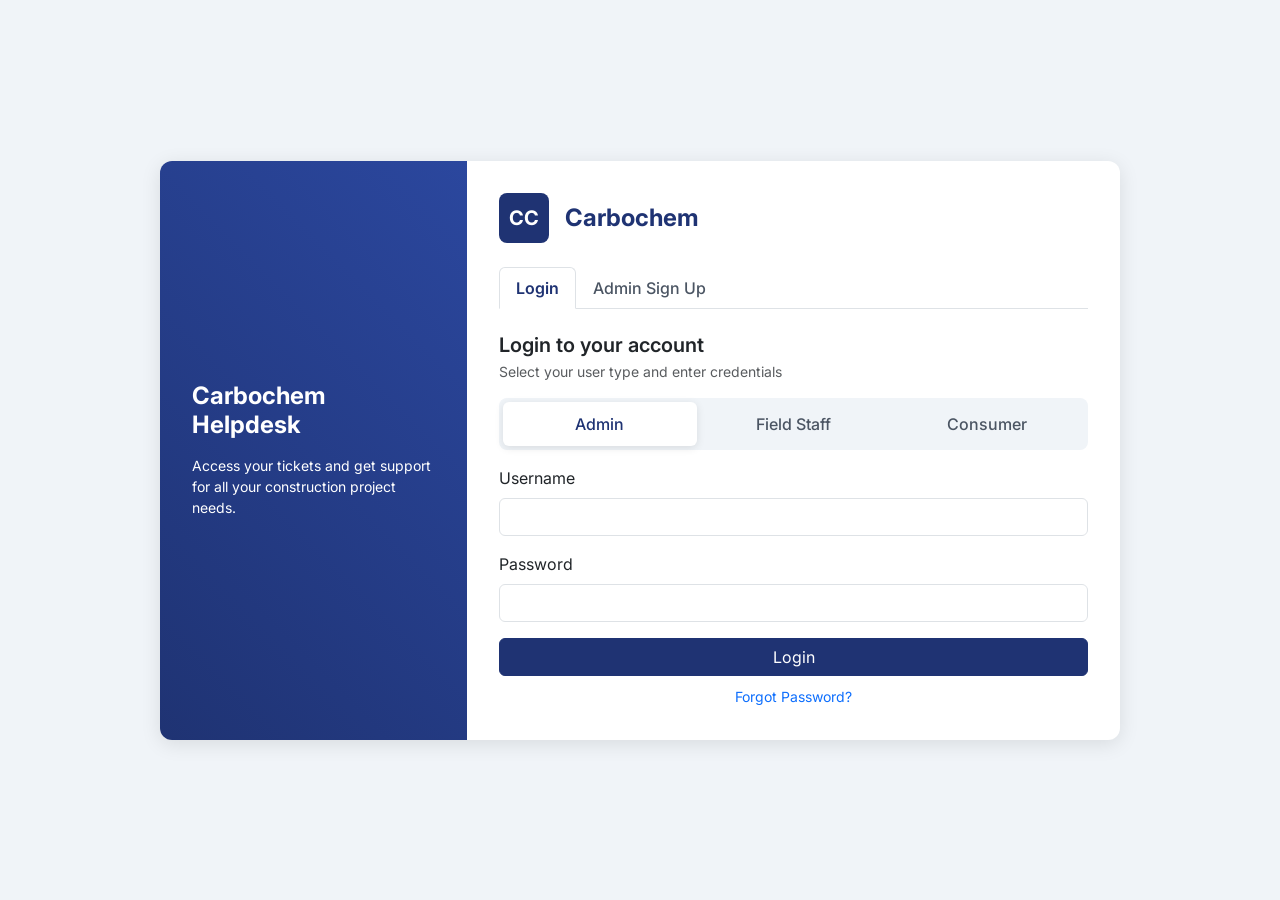
==== frontend/html/index.html @ 8424c3ff "Initial commit: Carbochem Helpdesk & SLA Engine - Phase 5 Complete" ====
<!DOCTYPE html>
<html lang="en">
<head>
    <meta charset="UTF-8">
    <meta name="viewport" content="width=device-width, initial-scale=1.0">
    <title>Carbochem Helpdesk - Login</title>
    <link href="https://fonts.googleapis.com/css2?family=Inter:wght@300;400;600;700&display=swap" rel="stylesheet">
    <link href="https://cdn.jsdelivr.net/npm/bootstrap@5.3.0/dist/css/bootstrap.min.css" rel="stylesheet">
    <style>
        :root {
            --primary-color: #1F3373;
            --secondary-color: #2b479e;
            --background-light: #f0f4f8;
        }
        body {
            font-family: 'Inter', sans-serif;
            background-color: var(--background-light);
            min-height: 100vh;
            display: flex;
            align-items: center;
            justify-content: center;
            padding: 20px;
        }
        .login-container {
            max-width: 960px;
            width: 100%;
            background: #fff;
            border-radius: 0.75rem;
            box-shadow: 0 4px 20px rgba(0,0,0,0.1);
            overflow: hidden;
        }
        .login-banner {
            background: linear-gradient(45deg, var(--primary-color), var(--secondary-color));
            color: white;
            padding: 2rem;
        }
        .logo-image {
            width: 50px; height: 50px;
            background: var(--primary-color);
            color: white;
            border-radius: 8px;
            display: flex; align-items: center; justify-content: center;
            font-weight: bold; font-size: 20px;
        }
        .company-name { color: var(--primary-color); font-weight: 700; font-size: 1.5rem; }
        .user-toggle { background: var(--background-light); border-radius: 8px; padding: 4px; }
        .user-type { flex: 1; padding: 10px; text-align: center; cursor: pointer; border-radius: 6px; font-weight: 500; color: #4b5563; transition: all 0.3s; }
        .user-type.active { background: white; box-shadow: 0 2px 8px rgba(0,0,0,0.1); color: var(--primary-color); }
        .mode-tabs .nav-link { color: #4b5563; font-weight: 500; }
        .mode-tabs .nav-link.active { color: var(--primary-color); font-weight: 600; }
        .btn-primary { background-color: var(--primary-color); border-color: var(--primary-color); }
        .btn-primary:hover { background-color: var(--secondary-color); border-color: var(--secondary-color); }
        .login-feedback { display: none; }
        .login-feedback.show { display: block; }
        .panel-hidden { display: none !important; }
        @media (min-width: 768px) {
            .login-container { display: flex; }
            .login-banner { width: 32%; min-width: 220px; display: flex; flex-direction: column; justify-content: center; }
            .login-form-area { flex: 1; padding: 2rem; }
        }
        @media (max-width: 767px) {
            .login-banner { text-align: center; }
            .login-form-area { padding: 1.5rem; }
        }
    </style>
</head>
<body>
    <div class="login-container">
        <div class="login-banner">
            <h1 class="h4 fw-bold mb-3">Carbochem Helpdesk</h1>
            <p class="small mb-0 opacity-90">Access your tickets and get support for all your construction project needs.</p>
        </div>
        <div class="login-form-area">
            <div class="d-flex align-items-center gap-3 mb-4">
                <div class="logo-image">CC</div>
                <span class="company-name">Carbochem</span>
            </div>

            <ul class="nav nav-tabs mode-tabs mb-4" id="modeTabs">
                <li class="nav-item"><button class="nav-link active" data-mode="login" type="button">Login</button></li>
                <li class="nav-item"><button class="nav-link" data-mode="signup" type="button">Admin Sign Up</button></li>
            </ul>

            <!-- LOGIN PANEL -->
            <div id="login-panel">
                <h3 class="h5 fw-semibold mb-1">Login to your account</h3>
                <p class="text-muted small mb-3">Select your user type and enter credentials</p>

                <div class="user-toggle d-flex mb-3">
                    <div class="user-type active" id="admin-toggle">Admin</div>
                    <div class="user-type" id="field-toggle">Field Staff</div>
                    <div class="user-type" id="consumer-toggle">Consumer</div>
                </div>

                <form id="login-form">
                    <input type="hidden" id="user-type" value="admin">
                    <div class="mb-3">
                        <label for="username" class="form-label">Username</label>
                        <input type="text" class="form-control" id="username" required>
                    </div>
                    <div class="mb-3">
                        <label for="password" class="form-label">Password</label>
                        <input type="password" class="form-control" id="password" required>
                    </div>
                    <button type="submit" class="btn btn-primary w-100 mb-2" id="login-btn">Login</button>
                    <div class="text-center">
                        <a href="#" id="forgot-link" class="small text-decoration-none">Forgot Password?</a>
                    </div>
                    <div id="login-feedback" class="alert mt-3 login-feedback" role="alert"></div>
                </form>
            </div>

            <!-- ADMIN SIGN UP PANEL -->
            <div id="signup-panel" class="panel-hidden">
                <h3 class="h5 fw-semibold mb-1">Admin Sign Up</h3>
                <p class="text-muted small mb-3">Register a new admin account with the secret key</p>
                <form id="signup-form">
                    <div class="mb-3"><label class="form-label">Full Name</label><input type="text" class="form-control" id="su-name" required></div>
                    <div class="mb-3"><label class="form-label">Email</label><input type="email" class="form-control" id="su-email" required></div>
                    <div class="mb-3"><label class="form-label">Username</label><input type="text" class="form-control" id="su-username" required></div>
                    <div class="mb-3"><label class="form-label">Password</label><input type="password" class="form-control" id="su-password" required minlength="6"></div>
                    <div class="mb-3"><label class="form-label">Confirm Password</label><input type="password" class="form-control" id="su-confirm" required></div>
                    <div class="mb-3"><label class="form-label">Secret Key</label><input type="password" class="form-control" id="su-secret" required placeholder="Enter organization secret key"></div>
                    <button type="submit" class="btn btn-primary w-100">Create Admin Account</button>
                    <div id="signup-feedback" class="alert mt-3 login-feedback" role="alert"></div>
                </form>
            </div>

            <!-- FORGOT PASSWORD PANEL -->
            <div id="forgot-panel" class="panel-hidden">
                <h3 class="h5 fw-semibold mb-1">Reset Password</h3>
                <p class="text-muted small mb-3">Enter your username and choose a new password</p>
                <form id="forgot-form">
                    <div class="mb-3">
                        <label class="form-label">Username</label>
                        <input type="text" class="form-control" id="fp-username" required autocomplete="username">
                    </div>
                    <div class="mb-3">
                        <label class="form-label">New Password</label>
                        <input type="password" class="form-control" id="fp-password" required minlength="6" autocomplete="new-password">
                    </div>
                    <div class="mb-3">
                        <label class="form-label">Confirm New Password</label>
                        <input type="password" class="form-control" id="fp-confirm" required minlength="6" autocomplete="new-password">
                    </div>
                    <button type="submit" class="btn btn-primary w-100" id="fp-btn">Reset Password</button>
                    <div class="text-center mt-2"><a href="#" id="back-login" class="small text-decoration-none">← Back to Login</a></div>
                    <div id="forgot-feedback" class="alert mt-3 login-feedback" role="alert"></div>
                </form>
            </div>
        </div>
    </div>

    <script src="../js/api.js"></script>
    <script>
        const dashboardUrls = { admin: 'admin.html', staff: 'staff.html', consumer: 'client.html' };
        let currentUserType = 'admin';

        function showFeedback(elId, msg, ok) {
            const el = document.getElementById(elId);
            if (!el) return;
            el.textContent = msg;
            el.className = `alert mt-3 login-feedback show ${ok ? 'alert-success' : 'alert-danger'}`;
        }

        // Check for session expiry message (from JWT expiry redirect)
        const logoutMsg = sessionStorage.getItem('logoutMessage');
        if (logoutMsg) {
            sessionStorage.removeItem('logoutMessage');
            // Show after DOM is ready
            window.addEventListener('DOMContentLoaded', () => showFeedback('login-feedback', logoutMsg, false));
            showFeedback('login-feedback', logoutMsg, false);
        }

        document.querySelectorAll('#modeTabs .nav-link').forEach(btn => {
            btn.addEventListener('click', () => {
                document.querySelectorAll('#modeTabs .nav-link').forEach(b => b.classList.remove('active'));
                btn.classList.add('active');
                const mode = btn.dataset.mode;
                document.getElementById('login-panel').classList.toggle('panel-hidden', mode !== 'login');
                document.getElementById('signup-panel').classList.toggle('panel-hidden', mode !== 'signup');
                document.getElementById('forgot-panel').classList.add('panel-hidden');
            });
        });

        ['admin-toggle','field-toggle','consumer-toggle'].forEach(id => {
            document.getElementById(id).addEventListener('click', () => {
                document.querySelectorAll('.user-type').forEach(el => el.classList.remove('active'));
                document.getElementById(id).classList.add('active');
                currentUserType = id.replace('-toggle','').replace('field','field').replace('consumer','consumer');
                if (id === 'admin-toggle') currentUserType = 'admin';
                else if (id === 'field-toggle') currentUserType = 'field';
                else currentUserType = 'consumer';
            });
        });

        document.getElementById('forgot-link').addEventListener('click', e => {
            e.preventDefault();
            document.getElementById('login-panel').classList.add('panel-hidden');
            document.getElementById('signup-panel').classList.add('panel-hidden');
            document.getElementById('forgot-panel').classList.remove('panel-hidden');
            document.querySelectorAll('#modeTabs .nav-link').forEach(b => b.classList.remove('active'));
        });

        document.getElementById('back-login').addEventListener('click', e => {
            e.preventDefault();
            document.getElementById('forgot-panel').classList.add('panel-hidden');
            document.getElementById('login-panel').classList.remove('panel-hidden');
            document.querySelector('#modeTabs .nav-link[data-mode="login"]').classList.add('active');
            document.getElementById('forgot-form').reset();
        });


        document.getElementById('login-form').addEventListener('submit', async e => {
            e.preventDefault();
            const btn = document.getElementById('login-btn');
            btn.disabled = true; btn.textContent = 'Authenticating...';
            try {
                const result = await API.login(document.getElementById('username').value, document.getElementById('password').value);
                if (result.success) {
                    // Backend returns FLAT fields: { success, token, userRole, username, name, userId }
                    // (no result.user wrapper)
                    let role = result.userRole || '';
                    if (role === 'consumer') role = 'client';
                    localStorage.setItem('token',    result.token    || '');
                    localStorage.setItem('userRole', role);
                    localStorage.setItem('username', result.username || '');
                    localStorage.setItem('userId',   String(result.userId || ''));
                    localStorage.setItem('name',     result.name || result.username || '');
                    localStorage.setItem('email',    result.email    || '');
                    localStorage.setItem('mobile',   result.mobile   || '');
                    const redirect = dashboardUrls[role] || 'index.html';
                    showFeedback('login-feedback', 'Login successful! Redirecting...', true);
                    setTimeout(() => { window.location.href = redirect; }, 800);
                } else {
                    showFeedback('login-feedback', result.message || 'Invalid credentials', false);
                    btn.disabled = false; btn.textContent = 'Login';
                }
            } catch (err) {
                showFeedback('login-feedback', 'Login failed. Please try again.', false);
                btn.disabled = false; btn.textContent = 'Login';
            }
        });


        document.getElementById('signup-form').addEventListener('submit', async e => {
            e.preventDefault();
            const pw = document.getElementById('su-password').value;
            const confirm = document.getElementById('su-confirm').value;
            if (pw !== confirm) { showFeedback('signup-feedback', 'Passwords do not match', false); return; }
            const result = await API.registerAdmin({
                name: document.getElementById('su-name').value,
                email: document.getElementById('su-email').value,
                username: document.getElementById('su-username').value,
                password: pw,
                secretKey: document.getElementById('su-secret').value
            });
            if (result.success) {
                showFeedback('signup-feedback', 'Admin account created! Redirecting to login...', true);
                setTimeout(() => {
                    document.querySelector('#modeTabs .nav-link[data-mode="login"]').click();
                    document.getElementById('username').value = document.getElementById('su-username').value;
                }, 1500);
            } else {
                showFeedback('signup-feedback', result.message || 'Registration failed', false);
            }
        });

        document.getElementById('forgot-form').addEventListener('submit', async e => {
            e.preventDefault();
            const username = document.getElementById('fp-username').value.trim();
            const pw = document.getElementById('fp-password').value;
            const confirm = document.getElementById('fp-confirm').value;
            if (pw !== confirm) {
                showFeedback('forgot-feedback', 'Passwords do not match', false);
                return;
            }
            if (pw.length < 6) {
                showFeedback('forgot-feedback', 'Password must be at least 6 characters', false);
                return;
            }
            const btn = document.getElementById('fp-btn');
            btn.disabled = true;
            btn.textContent = 'Resetting...';
            const result = await API.forgotPasswordByUsername(username, pw);
            btn.disabled = false;
            btn.textContent = 'Reset Password';
            if (result.success) {
                showFeedback('forgot-feedback', 'Password reset successfully! Redirecting to login...', true);
                setTimeout(() => document.getElementById('back-login').click(), 2000);
            } else {
                showFeedback('forgot-feedback', result.message || 'Reset failed', false);
            }
        });
    </script>
</body>
</html>
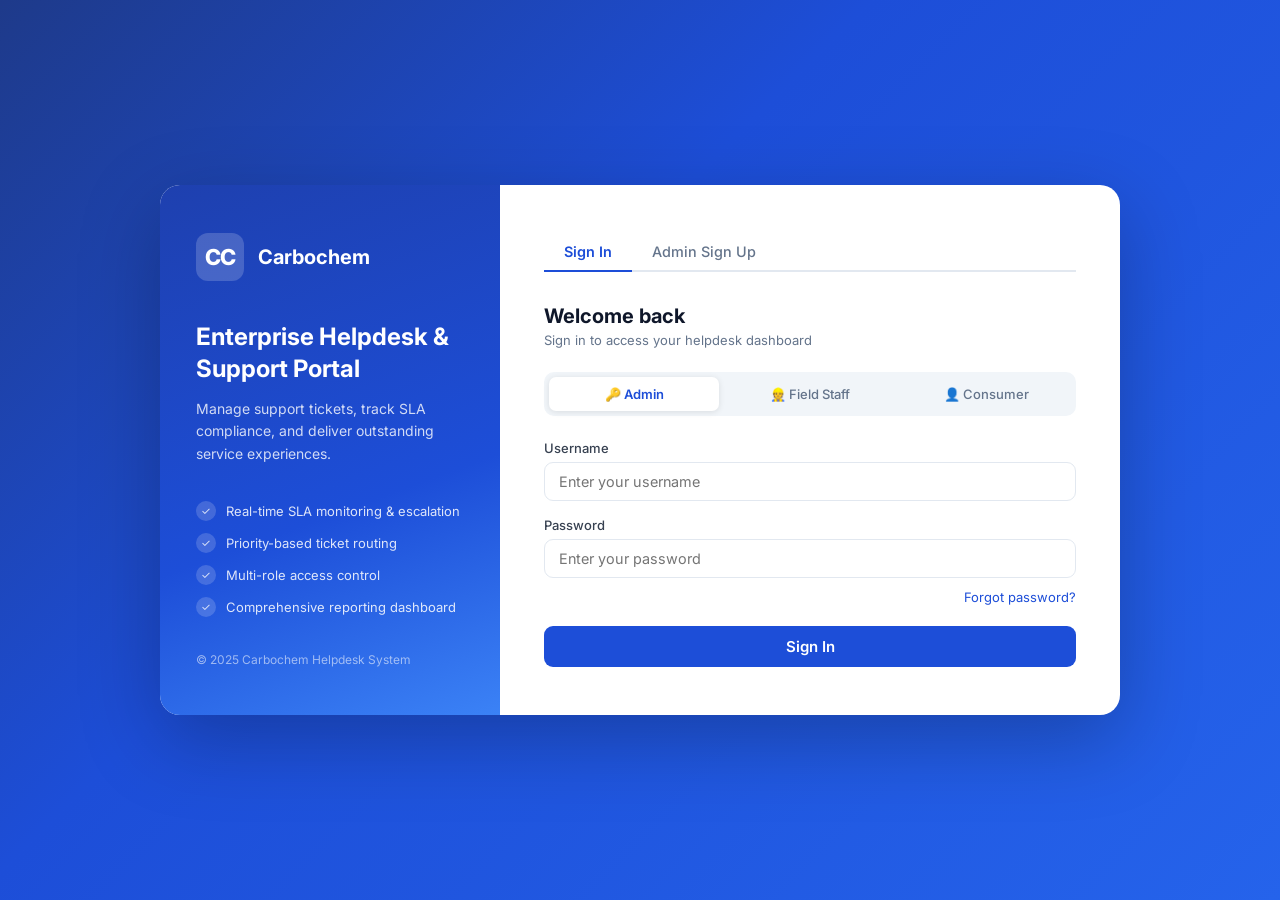
==== commit 5e5dc3bc: "fix(backend): allow consumer role to comment on tickets and restore top-level frontend layout" ====
--- a/frontend/html/index.html
+++ b/frontend/html/index.html
@@ -4,294 +4,469 @@
     <meta charset="UTF-8">
     <meta name="viewport" content="width=device-width, initial-scale=1.0">
     <title>Carbochem Helpdesk - Login</title>
-    <link href="https://fonts.googleapis.com/css2?family=Inter:wght@300;400;600;700&display=swap" rel="stylesheet">
-    <link href="https://cdn.jsdelivr.net/npm/bootstrap@5.3.0/dist/css/bootstrap.min.css" rel="stylesheet">
+    <meta name="description" content="Sign in to Carbochem Helpdesk to manage support tickets, track issues, and get resolution updates.">
+    <link rel="preconnect" href="https://fonts.googleapis.com">
+    <link href="https://fonts.googleapis.com/css2?family=Inter:wght@300;400;500;600;700;800&display=swap" rel="stylesheet">
     <style>
+        *, *::before, *::after { box-sizing: border-box; margin: 0; padding: 0; }
         :root {
-            --primary-color: #1F3373;
-            --secondary-color: #2b479e;
-            --background-light: #f0f4f8;
+            --primary: #1d4ed8;
+            --primary-dark: #1e40af;
+            --primary-light: #dbeafe;
+            --surface: #ffffff;
+            --bg: #f1f5f9;
+            --border: #e2e8f0;
+            --text: #0f172a;
+            --muted: #64748b;
+            --danger: #dc2626;
+            --success: #16a34a;
+            --radius: 12px;
+            --shadow: 0 4px 24px rgba(0,0,0,.08);
         }
         body {
-            font-family: 'Inter', sans-serif;
-            background-color: var(--background-light);
+            font-family: 'Inter', system-ui, sans-serif;
+            background: linear-gradient(135deg, #1e3a8a 0%, #1d4ed8 40%, #2563eb 100%);
             min-height: 100vh;
             display: flex;
             align-items: center;
             justify-content: center;
             padding: 20px;
         }
-        .login-container {
-            max-width: 960px;
-            width: 100%;
-            background: #fff;
-            border-radius: 0.75rem;
-            box-shadow: 0 4px 20px rgba(0,0,0,0.1);
+        .card {
+            width: 100%; max-width: 960px;
+            background: var(--surface);
+            border-radius: 20px;
+            box-shadow: 0 24px 80px rgba(0,0,0,.25);
             overflow: hidden;
-        }
-        .login-banner {
-            background: linear-gradient(45deg, var(--primary-color), var(--secondary-color));
-            color: white;
-            padding: 2rem;
-        }
-        .logo-image {
-            width: 50px; height: 50px;
-            background: var(--primary-color);
-            color: white;
-            border-radius: 8px;
+            display: flex;
+        }
+        /* ── Left panel ──────────────────────────────── */
+        .left-panel {
+            width: 340px; flex-shrink: 0;
+            background: linear-gradient(160deg, #1e40af 0%, #1d4ed8 60%, #3b82f6 100%);
+            padding: 48px 36px;
+            display: flex; flex-direction: column;
+            justify-content: space-between;
+            color: #fff;
+        }
+        .brand { display: flex; align-items: center; gap: 14px; }
+        .brand-icon {
+            width: 48px; height: 48px;
+            background: rgba(255,255,255,.18);
+            border-radius: 12px;
             display: flex; align-items: center; justify-content: center;
-            font-weight: bold; font-size: 20px;
-        }
-        .company-name { color: var(--primary-color); font-weight: 700; font-size: 1.5rem; }
-        .user-toggle { background: var(--background-light); border-radius: 8px; padding: 4px; }
-        .user-type { flex: 1; padding: 10px; text-align: center; cursor: pointer; border-radius: 6px; font-weight: 500; color: #4b5563; transition: all 0.3s; }
-        .user-type.active { background: white; box-shadow: 0 2px 8px rgba(0,0,0,0.1); color: var(--primary-color); }
-        .mode-tabs .nav-link { color: #4b5563; font-weight: 500; }
-        .mode-tabs .nav-link.active { color: var(--primary-color); font-weight: 600; }
-        .btn-primary { background-color: var(--primary-color); border-color: var(--primary-color); }
-        .btn-primary:hover { background-color: var(--secondary-color); border-color: var(--secondary-color); }
-        .login-feedback { display: none; }
-        .login-feedback.show { display: block; }
-        .panel-hidden { display: none !important; }
-        @media (min-width: 768px) {
-            .login-container { display: flex; }
-            .login-banner { width: 32%; min-width: 220px; display: flex; flex-direction: column; justify-content: center; }
-            .login-form-area { flex: 1; padding: 2rem; }
-        }
-        @media (max-width: 767px) {
-            .login-banner { text-align: center; }
-            .login-form-area { padding: 1.5rem; }
+            font-size: 22px; font-weight: 800; letter-spacing: -1px;
+        }
+        .brand-name { font-size: 1.25rem; font-weight: 700; }
+        .left-tagline { margin-top: 40px; }
+        .left-tagline h1 { font-size: 1.5rem; font-weight: 700; line-height: 1.35; margin-bottom: 12px; }
+        .left-tagline p { font-size: .875rem; opacity: .8; line-height: 1.6; }
+        .feature-list { margin-top: 36px; list-style: none; display: flex; flex-direction: column; gap: 12px; }
+        .feature-list li { display: flex; align-items: center; gap: 10px; font-size: .8125rem; opacity: .85; }
+        .feature-list li::before { content: '✓'; background: rgba(255,255,255,.2); border-radius: 50%; width: 20px; height: 20px; display: flex; align-items: center; justify-content: center; font-size: .6875rem; flex-shrink: 0; }
+        .left-footer { font-size: .75rem; opacity: .55; }
+        /* ── Right panel ─────────────────────────────── */
+        .right-panel { flex: 1; padding: 48px 44px; overflow-y: auto; }
+        /* ── Tabs ────────────────────────────────────── */
+        .tabs { display: flex; gap: 0; margin-bottom: 32px; border-bottom: 2px solid var(--border); }
+        .tab-btn {
+            padding: 10px 20px; border: none; background: none; cursor: pointer;
+            font-family: inherit; font-size: .9rem; font-weight: 500; color: var(--muted);
+            border-bottom: 2px solid transparent; margin-bottom: -2px;
+            transition: color .2s, border-color .2s;
+        }
+        .tab-btn.active { color: var(--primary); border-bottom-color: var(--primary); font-weight: 600; }
+        .panel { display: none; }
+        .panel.active { display: block; }
+        /* ── User type selector ──────────────────────── */
+        .user-type-selector {
+            display: flex; gap: 6px; background: var(--bg);
+            border-radius: 10px; padding: 5px; margin-bottom: 24px;
+        }
+        .uts-btn {
+            flex: 1; padding: 9px 12px; border: none; border-radius: 7px;
+            background: none; cursor: pointer; font-family: inherit;
+            font-size: .8125rem; font-weight: 500; color: var(--muted);
+            transition: all .2s;
+        }
+        .uts-btn.active {
+            background: var(--surface); color: var(--primary);
+            box-shadow: 0 1px 6px rgba(0,0,0,.1); font-weight: 600;
+        }
+        /* ── Form elements ───────────────────────────── */
+        h2 { font-size: 1.25rem; font-weight: 700; color: var(--text); margin-bottom: 4px; }
+        .sub { font-size: .8125rem; color: var(--muted); margin-bottom: 24px; }
+        .field { margin-bottom: 16px; }
+        label { display: block; font-size: .8125rem; font-weight: 500; color: #374151; margin-bottom: 6px; }
+        input[type=text], input[type=email], input[type=password] {
+            width: 100%; padding: 10px 14px;
+            border: 1.5px solid var(--border); border-radius: 9px;
+            font-family: inherit; font-size: .9rem; color: var(--text);
+            background: var(--surface); outline: none; transition: border-color .2s, box-shadow .2s;
+        }
+        input:focus { border-color: var(--primary); box-shadow: 0 0 0 3px rgba(29,78,216,.1); }
+        input.error { border-color: var(--danger); }
+        .inline-err { font-size: .75rem; color: var(--danger); margin-top: 4px; display: none; }
+        .inline-err.show { display: block; }
+        /* ── Buttons ─────────────────────────────────── */
+        .btn-primary {
+            width: 100%; padding: 11px 20px;
+            background: var(--primary); border: none; border-radius: 9px;
+            color: #fff; font-family: inherit; font-size: .9375rem; font-weight: 600;
+            cursor: pointer; transition: background .2s, transform .1s, box-shadow .2s;
+            margin-top: 4px;
+        }
+        .btn-primary:hover:not(:disabled) { background: var(--primary-dark); box-shadow: 0 4px 16px rgba(29,78,216,.3); }
+        .btn-primary:active:not(:disabled) { transform: translateY(1px); }
+        .btn-link { background: none; border: none; font-family: inherit; font-size: .8125rem; color: var(--primary); cursor: pointer; padding: 0; text-decoration: none; }
+        .btn-link:hover { text-decoration: underline; }
+        /* ── Feedback banner ─────────────────────────── */
+        .feedback-box {
+            display: none; padding: 12px 16px; border-radius: 9px;
+            font-size: .8125rem; font-weight: 500; margin-top: 14px;
+        }
+        .feedback-box.show { display: block; }
+        .feedback-box.success { background: #f0fdf4; color: var(--success); border: 1px solid #bbf7d0; }
+        .feedback-box.error   { background: #fef2f2; color: var(--danger);  border: 1px solid #fecaca; }
+        .forgot-row { text-align: right; margin-top: -8px; margin-bottom: 16px; }
+        @media (max-width: 720px) {
+            .card { flex-direction: column; }
+            .left-panel { width: 100%; padding: 28px 24px; }
+            .feature-list { display: none; }
+            .right-panel { padding: 28px 24px; }
         }
     </style>
 </head>
 <body>
-    <div class="login-container">
-        <div class="login-banner">
-            <h1 class="h4 fw-bold mb-3">Carbochem Helpdesk</h1>
-            <p class="small mb-0 opacity-90">Access your tickets and get support for all your construction project needs.</p>
+<div class="card">
+    <!-- Left branding panel -->
+    <div class="left-panel">
+        <div>
+            <div class="brand">
+                <div class="brand-icon">CC</div>
+                <div class="brand-name">Carbochem</div>
+            </div>
+            <div class="left-tagline">
+                <h1>Enterprise Helpdesk &amp; Support Portal</h1>
+                <p>Manage support tickets, track SLA compliance, and deliver outstanding service experiences.</p>
+            </div>
+            <ul class="feature-list">
+                <li>Real-time SLA monitoring &amp; escalation</li>
+                <li>Priority-based ticket routing</li>
+                <li>Multi-role access control</li>
+                <li>Comprehensive reporting dashboard</li>
+            </ul>
         </div>
-        <div class="login-form-area">
-            <div class="d-flex align-items-center gap-3 mb-4">
-                <div class="logo-image">CC</div>
-                <span class="company-name">Carbochem</span>
+        <div class="left-footer">© 2025 Carbochem Helpdesk System</div>
+    </div>
+
+    <!-- Right form panel -->
+    <div class="right-panel">
+        <!-- Tabs -->
+        <div class="tabs" role="tablist">
+            <button class="tab-btn active" data-tab="login" id="tab-login" role="tab" aria-selected="true">Sign In</button>
+            <button class="tab-btn" data-tab="signup" id="tab-signup" role="tab" aria-selected="false">Admin Sign Up</button>
+        </div>
+
+        <!-- ── LOGIN PANEL ── -->
+        <div class="panel active" id="panel-login">
+            <h2>Welcome back</h2>
+            <p class="sub">Sign in to access your helpdesk dashboard</p>
+
+            <div class="user-type-selector">
+                <button class="uts-btn active" data-role="admin"    id="uts-admin">🔑 Admin</button>
+                <button class="uts-btn"         data-role="staff"    id="uts-staff">👷 Field Staff</button>
+                <button class="uts-btn"         data-role="consumer" id="uts-consumer">👤 Consumer</button>
             </div>
 
-            <ul class="nav nav-tabs mode-tabs mb-4" id="modeTabs">
-                <li class="nav-item"><button class="nav-link active" data-mode="login" type="button">Login</button></li>
-                <li class="nav-item"><button class="nav-link" data-mode="signup" type="button">Admin Sign Up</button></li>
-            </ul>
-
-            <!-- LOGIN PANEL -->
-            <div id="login-panel">
-                <h3 class="h5 fw-semibold mb-1">Login to your account</h3>
-                <p class="text-muted small mb-3">Select your user type and enter credentials</p>
-
-                <div class="user-toggle d-flex mb-3">
-                    <div class="user-type active" id="admin-toggle">Admin</div>
-                    <div class="user-type" id="field-toggle">Field Staff</div>
-                    <div class="user-type" id="consumer-toggle">Consumer</div>
-                </div>
-
-                <form id="login-form">
-                    <input type="hidden" id="user-type" value="admin">
-                    <div class="mb-3">
-                        <label for="username" class="form-label">Username</label>
-                        <input type="text" class="form-control" id="username" required>
-                    </div>
-                    <div class="mb-3">
-                        <label for="password" class="form-label">Password</label>
-                        <input type="password" class="form-control" id="password" required>
-                    </div>
-                    <button type="submit" class="btn btn-primary w-100 mb-2" id="login-btn">Login</button>
-                    <div class="text-center">
-                        <a href="#" id="forgot-link" class="small text-decoration-none">Forgot Password?</a>
-                    </div>
-                    <div id="login-feedback" class="alert mt-3 login-feedback" role="alert"></div>
-                </form>
-            </div>
-
-            <!-- ADMIN SIGN UP PANEL -->
-            <div id="signup-panel" class="panel-hidden">
-                <h3 class="h5 fw-semibold mb-1">Admin Sign Up</h3>
-                <p class="text-muted small mb-3">Register a new admin account with the secret key</p>
-                <form id="signup-form">
-                    <div class="mb-3"><label class="form-label">Full Name</label><input type="text" class="form-control" id="su-name" required></div>
-                    <div class="mb-3"><label class="form-label">Email</label><input type="email" class="form-control" id="su-email" required></div>
-                    <div class="mb-3"><label class="form-label">Username</label><input type="text" class="form-control" id="su-username" required></div>
-                    <div class="mb-3"><label class="form-label">Password</label><input type="password" class="form-control" id="su-password" required minlength="6"></div>
-                    <div class="mb-3"><label class="form-label">Confirm Password</label><input type="password" class="form-control" id="su-confirm" required></div>
-                    <div class="mb-3"><label class="form-label">Secret Key</label><input type="password" class="form-control" id="su-secret" required placeholder="Enter organization secret key"></div>
-                    <button type="submit" class="btn btn-primary w-100">Create Admin Account</button>
-                    <div id="signup-feedback" class="alert mt-3 login-feedback" role="alert"></div>
-                </form>
-            </div>
-
-            <!-- FORGOT PASSWORD PANEL -->
-            <div id="forgot-panel" class="panel-hidden">
-                <h3 class="h5 fw-semibold mb-1">Reset Password</h3>
-                <p class="text-muted small mb-3">Enter your username and choose a new password</p>
-                <form id="forgot-form">
-                    <div class="mb-3">
-                        <label class="form-label">Username</label>
-                        <input type="text" class="form-control" id="fp-username" required autocomplete="username">
-                    </div>
-                    <div class="mb-3">
-                        <label class="form-label">New Password</label>
-                        <input type="password" class="form-control" id="fp-password" required minlength="6" autocomplete="new-password">
-                    </div>
-                    <div class="mb-3">
-                        <label class="form-label">Confirm New Password</label>
-                        <input type="password" class="form-control" id="fp-confirm" required minlength="6" autocomplete="new-password">
-                    </div>
-                    <button type="submit" class="btn btn-primary w-100" id="fp-btn">Reset Password</button>
-                    <div class="text-center mt-2"><a href="#" id="back-login" class="small text-decoration-none">← Back to Login</a></div>
-                    <div id="forgot-feedback" class="alert mt-3 login-feedback" role="alert"></div>
-                </form>
-            </div>
+            <form id="login-form" novalidate>
+                <div class="field">
+                    <label for="username">Username</label>
+                    <input type="text" id="username" autocomplete="username" placeholder="Enter your username" required>
+                    <div class="inline-err" id="err-username">Username is required</div>
+                </div>
+                <div class="field">
+                    <label for="password">Password</label>
+                    <input type="password" id="password" autocomplete="current-password" placeholder="Enter your password" required>
+                    <div class="inline-err" id="err-password">Password is required</div>
+                </div>
+                <div class="forgot-row">
+                    <button type="button" class="btn-link" id="forgot-link">Forgot password?</button>
+                </div>
+                <button type="submit" class="btn-primary" id="login-btn">Sign In</button>
+                <div class="feedback-box" id="login-feedback"></div>
+            </form>
+        </div>
+
+        <!-- ── ADMIN SIGN UP PANEL ── -->
+        <div class="panel" id="panel-signup">
+            <h2>Create Admin Account</h2>
+            <p class="sub">Register a new administrator using your organisation's secret key</p>
+
+            <form id="signup-form" novalidate>
+                <div class="field">
+                    <label for="su-name">Full Name</label>
+                    <input type="text" id="su-name" placeholder="John Smith" required>
+                    <div class="inline-err" id="err-su-name">Full name is required</div>
+                </div>
+                <div class="field">
+                    <label for="su-email">Email Address</label>
+                    <input type="email" id="su-email" placeholder="admin@company.com" required>
+                    <div class="inline-err" id="err-su-email">Valid email is required</div>
+                </div>
+                <div class="field">
+                    <label for="su-username">Username</label>
+                    <input type="text" id="su-username" placeholder="admin_john" required minlength="3">
+                    <div class="inline-err" id="err-su-username">Username must be at least 3 characters</div>
+                </div>
+                <div class="field">
+                    <label for="su-password">Password</label>
+                    <input type="password" id="su-password" placeholder="Min. 6 characters" required minlength="6">
+                    <div class="inline-err" id="err-su-password">Password must be at least 6 characters</div>
+                </div>
+                <div class="field">
+                    <label for="su-confirm">Confirm Password</label>
+                    <input type="password" id="su-confirm" placeholder="Repeat password" required>
+                    <div class="inline-err" id="err-su-confirm">Passwords do not match</div>
+                </div>
+                <div class="field">
+                    <label for="su-secret">Organisation Secret Key</label>
+                    <input type="password" id="su-secret" placeholder="Enter secret key" required>
+                    <div class="inline-err" id="err-su-secret">Secret key is required</div>
+                </div>
+                <button type="submit" class="btn-primary" id="signup-btn">Create Admin Account</button>
+                <div class="feedback-box" id="signup-feedback"></div>
+            </form>
+        </div>
+
+        <!-- ── FORGOT PASSWORD PANEL ── -->
+        <div class="panel" id="panel-forgot">
+            <h2>Reset Password</h2>
+            <p class="sub">Enter your username and set a new password</p>
+            <form id="forgot-form" novalidate>
+                <div class="field">
+                    <label for="fp-username">Username</label>
+                    <input type="text" id="fp-username" autocomplete="username" required>
+                    <div class="inline-err" id="err-fp-username">Username is required</div>
+                </div>
+                <div class="field">
+                    <label for="fp-password">New Password</label>
+                    <input type="password" id="fp-password" autocomplete="new-password" required minlength="6">
+                    <div class="inline-err" id="err-fp-password">Password must be at least 6 characters</div>
+                </div>
+                <div class="field">
+                    <label for="fp-confirm">Confirm New Password</label>
+                    <input type="password" id="fp-confirm" autocomplete="new-password" required>
+                    <div class="inline-err" id="err-fp-confirm">Passwords do not match</div>
+                </div>
+                <button type="submit" class="btn-primary" id="fp-btn">Reset Password</button>
+                <div style="text-align:center;margin-top:12px">
+                    <button type="button" class="btn-link" id="back-login">← Back to Sign In</button>
+                </div>
+                <div class="feedback-box" id="forgot-feedback"></div>
+            </form>
         </div>
     </div>
-
-    <script src="../js/api.js"></script>
-    <script>
-        const dashboardUrls = { admin: 'admin.html', staff: 'staff.html', consumer: 'client.html' };
-        let currentUserType = 'admin';
-
-        function showFeedback(elId, msg, ok) {
-            const el = document.getElementById(elId);
-            if (!el) return;
-            el.textContent = msg;
-            el.className = `alert mt-3 login-feedback show ${ok ? 'alert-success' : 'alert-danger'}`;
-        }
-
-        // Check for session expiry message (from JWT expiry redirect)
-        const logoutMsg = sessionStorage.getItem('logoutMessage');
-        if (logoutMsg) {
-            sessionStorage.removeItem('logoutMessage');
-            // Show after DOM is ready
-            window.addEventListener('DOMContentLoaded', () => showFeedback('login-feedback', logoutMsg, false));
-            showFeedback('login-feedback', logoutMsg, false);
-        }
-
-        document.querySelectorAll('#modeTabs .nav-link').forEach(btn => {
-            btn.addEventListener('click', () => {
-                document.querySelectorAll('#modeTabs .nav-link').forEach(b => b.classList.remove('active'));
-                btn.classList.add('active');
-                const mode = btn.dataset.mode;
-                document.getElementById('login-panel').classList.toggle('panel-hidden', mode !== 'login');
-                document.getElementById('signup-panel').classList.toggle('panel-hidden', mode !== 'signup');
-                document.getElementById('forgot-panel').classList.add('panel-hidden');
-            });
-        });
-
-        ['admin-toggle','field-toggle','consumer-toggle'].forEach(id => {
-            document.getElementById(id).addEventListener('click', () => {
-                document.querySelectorAll('.user-type').forEach(el => el.classList.remove('active'));
-                document.getElementById(id).classList.add('active');
-                currentUserType = id.replace('-toggle','').replace('field','field').replace('consumer','consumer');
-                if (id === 'admin-toggle') currentUserType = 'admin';
-                else if (id === 'field-toggle') currentUserType = 'field';
-                else currentUserType = 'consumer';
-            });
-        });
-
-        document.getElementById('forgot-link').addEventListener('click', e => {
-            e.preventDefault();
-            document.getElementById('login-panel').classList.add('panel-hidden');
-            document.getElementById('signup-panel').classList.add('panel-hidden');
-            document.getElementById('forgot-panel').classList.remove('panel-hidden');
-            document.querySelectorAll('#modeTabs .nav-link').forEach(b => b.classList.remove('active'));
-        });
-
-        document.getElementById('back-login').addEventListener('click', e => {
-            e.preventDefault();
-            document.getElementById('forgot-panel').classList.add('panel-hidden');
-            document.getElementById('login-panel').classList.remove('panel-hidden');
-            document.querySelector('#modeTabs .nav-link[data-mode="login"]').classList.add('active');
+</div>
+
+<script src="../js/api.js"></script>
+<script src="../js/ui.js"></script>
+<script>
+// ── Role → dashboard URL mapping ────────────────────────────────────────────
+// IMPORTANT: The backend returns role "consumer". We keep it as-is in localStorage
+// and map it directly to client.html here.
+const dashboardUrls = {
+    admin:    'admin.html',
+    staff:    'staff.html',
+    consumer: 'client.html',
+    client:   'client.html'   // safety alias in case role is already 'client'
+};
+
+// ── Show any session-expiry toast ───────────────────────────────────────────
+const logoutMsg = sessionStorage.getItem('logoutMessage');
+if (logoutMsg) {
+    sessionStorage.removeItem('logoutMessage');
+    window.addEventListener('DOMContentLoaded', () => UI.toast('warning', 'Session Expired', logoutMsg));
+}
+
+// ── If already logged in, go to dashboard ───────────────────────────────────
+if (localStorage.getItem('token') && localStorage.getItem('userRole')) {
+    const role = localStorage.getItem('userRole');
+    const url  = dashboardUrls[role];
+    if (url) window.location.replace(url);
+}
+
+// ── Tabs ─────────────────────────────────────────────────────────────────────
+document.querySelectorAll('.tab-btn').forEach(btn => {
+    btn.addEventListener('click', () => {
+        document.querySelectorAll('.tab-btn').forEach(b => { b.classList.remove('active'); b.setAttribute('aria-selected','false'); });
+        document.querySelectorAll('.panel').forEach(p => p.classList.remove('active'));
+        btn.classList.add('active');
+        btn.setAttribute('aria-selected','true');
+        document.getElementById('panel-' + btn.dataset.tab).classList.add('active');
+    });
+});
+
+// ── User type selector ────────────────────────────────────────────────────────
+let selectedRole = 'admin';
+document.querySelectorAll('.uts-btn').forEach(btn => {
+    btn.addEventListener('click', () => {
+        document.querySelectorAll('.uts-btn').forEach(b => b.classList.remove('active'));
+        btn.classList.add('active');
+        selectedRole = btn.dataset.role;
+    });
+});
+
+// ── Helpers ───────────────────────────────────────────────────────────────────
+function showFeedback(id, msg, ok) {
+    const el = document.getElementById(id);
+    if (!el) return;
+    el.textContent = msg;
+    el.className = 'feedback-box show ' + (ok ? 'success' : 'error');
+}
+function hideFeedback(id) {
+    const el = document.getElementById(id);
+    if (el) { el.className = 'feedback-box'; el.textContent = ''; }
+}
+function showErr(id, msg) {
+    const el = document.getElementById(id);
+    if (!el) return;
+    if (msg) { el.textContent = msg; el.classList.add('show'); }
+    else { el.classList.remove('show'); }
+}
+function clearErrs(...ids) { ids.forEach(id => showErr(id, '')); }
+
+// ── Forgot password links ─────────────────────────────────────────────────────
+document.getElementById('forgot-link').addEventListener('click', () => {
+    document.querySelectorAll('.panel').forEach(p => p.classList.remove('active'));
+    document.querySelectorAll('.tab-btn').forEach(b => { b.classList.remove('active'); b.setAttribute('aria-selected','false'); });
+    document.getElementById('panel-forgot').classList.add('active');
+});
+document.getElementById('back-login').addEventListener('click', () => {
+    document.querySelectorAll('.panel').forEach(p => p.classList.remove('active'));
+    document.getElementById('panel-login').classList.add('active');
+    document.querySelector('[data-tab="login"]').classList.add('active');
+    document.getElementById('forgot-form').reset();
+    hideFeedback('forgot-feedback');
+});
+
+// ── LOGIN ──────────────────────────────────────────────────────────────────────
+document.getElementById('login-form').addEventListener('submit', async e => {
+    e.preventDefault();
+    clearErrs('err-username','err-password');
+    hideFeedback('login-feedback');
+
+    const username = document.getElementById('username').value.trim();
+    const password = document.getElementById('password').value;
+    let valid = true;
+    if (!username) { showErr('err-username', 'Username is required'); valid = false; }
+    if (!password) { showErr('err-password', 'Password is required'); valid = false; }
+    if (!valid) return;
+
+    const btn = document.getElementById('login-btn');
+    await UI.blockDuplicate('login', async () => {
+        UI.setLoading(btn, true, 'Signing in…');
+        try {
+            const result = await API.login(username, password);
+            if (result.success) {
+                const role = result.userRole || '';
+                // Store exactly what backend returns; keep role as-is (consumer/admin/staff)
+                localStorage.setItem('token',    result.token    || '');
+                localStorage.setItem('userRole', role);
+                localStorage.setItem('username', result.username || '');
+                localStorage.setItem('userId',   String(result.userId || ''));
+                localStorage.setItem('name',     result.name || result.username || '');
+                localStorage.setItem('email',    result.email    || '');
+                localStorage.setItem('mobile',   result.mobile   || '');
+                const redirect = dashboardUrls[role];
+                if (redirect) {
+                    showFeedback('login-feedback', 'Login successful! Redirecting…', true);
+                    setTimeout(() => { window.location.href = redirect; }, 700);
+                } else {
+                    showFeedback('login-feedback', `Unknown role "${role}". Contact administrator.`, false);
+                    UI.setLoading(btn, false);
+                }
+            } else {
+                showFeedback('login-feedback', result.message || 'Invalid username or password', false);
+                UI.setLoading(btn, false);
+            }
+        } catch (err) {
+            showFeedback('login-feedback', 'Login failed. Please check your connection and try again.', false);
+            UI.setLoading(btn, false);
+        }
+    });
+});
+
+// ── ADMIN SIGN UP ──────────────────────────────────────────────────────────────
+document.getElementById('signup-form').addEventListener('submit', async e => {
+    e.preventDefault();
+    clearErrs('err-su-name','err-su-email','err-su-username','err-su-password','err-su-confirm','err-su-secret');
+    hideFeedback('signup-feedback');
+
+    const name     = document.getElementById('su-name').value.trim();
+    const email    = document.getElementById('su-email').value.trim();
+    const username = document.getElementById('su-username').value.trim();
+    const pw       = document.getElementById('su-password').value;
+    const confirm  = document.getElementById('su-confirm').value;
+    const secret   = document.getElementById('su-secret').value.trim();
+
+    let valid = true;
+    if (!name)                                  { showErr('err-su-name', 'Full name is required'); valid = false; }
+    if (!email || !/\S+@\S+\.\S+/.test(email)) { showErr('err-su-email', 'Valid email is required'); valid = false; }
+    if (username.length < 3)                    { showErr('err-su-username', 'Username must be at least 3 characters'); valid = false; }
+    if (pw.length < 6)                          { showErr('err-su-password', 'Password must be at least 6 characters'); valid = false; }
+    if (pw !== confirm)                         { showErr('err-su-confirm', 'Passwords do not match'); valid = false; }
+    if (!secret)                                { showErr('err-su-secret', 'Secret key is required'); valid = false; }
+    if (!valid) return;
+
+    const btn = document.getElementById('signup-btn');
+    await UI.blockDuplicate('signup', async () => {
+        UI.setLoading(btn, true, 'Creating account…');
+        const result = await API.registerAdmin({ name, email, username, password: pw, secretKey: secret });
+        if (result.success) {
+            showFeedback('signup-feedback', 'Admin account created! Switching to login…', true);
+            document.getElementById('signup-form').reset();
+            setTimeout(() => {
+                document.querySelector('[data-tab="login"]').click();
+                document.getElementById('username').value = username;
+            }, 1800);
+        } else {
+            showFeedback('signup-feedback', result.message || 'Registration failed. Please try again.', false);
+        }
+        UI.setLoading(btn, false);
+    });
+});
+
+// ── FORGOT PASSWORD ────────────────────────────────────────────────────────────
+document.getElementById('forgot-form').addEventListener('submit', async e => {
+    e.preventDefault();
+    clearErrs('err-fp-username','err-fp-password','err-fp-confirm');
+    hideFeedback('forgot-feedback');
+
+    const username = document.getElementById('fp-username').value.trim();
+    const pw       = document.getElementById('fp-password').value;
+    const confirm  = document.getElementById('fp-confirm').value;
+
+    let valid = true;
+    if (!username)         { showErr('err-fp-username', 'Username is required'); valid = false; }
+    if (pw.length < 6)     { showErr('err-fp-password', 'Password must be at least 6 characters'); valid = false; }
+    if (pw !== confirm)    { showErr('err-fp-confirm', 'Passwords do not match'); valid = false; }
+    if (!valid) return;
+
+    const btn = document.getElementById('fp-btn');
+    await UI.blockDuplicate('forgot', async () => {
+        UI.setLoading(btn, true, 'Resetting…');
+        const result = await API.forgotPasswordByUsername(username, pw);
+        if (result.success) {
+            showFeedback('forgot-feedback', 'Password reset successfully! You can now sign in.', true);
             document.getElementById('forgot-form').reset();
-        });
-
-
-        document.getElementById('login-form').addEventListener('submit', async e => {
-            e.preventDefault();
-            const btn = document.getElementById('login-btn');
-            btn.disabled = true; btn.textContent = 'Authenticating...';
-            try {
-                const result = await API.login(document.getElementById('username').value, document.getElementById('password').value);
-                if (result.success) {
-                    // Backend returns FLAT fields: { success, token, userRole, username, name, userId }
-                    // (no result.user wrapper)
-                    let role = result.userRole || '';
-                    if (role === 'consumer') role = 'client';
-                    localStorage.setItem('token',    result.token    || '');
-                    localStorage.setItem('userRole', role);
-                    localStorage.setItem('username', result.username || '');
-                    localStorage.setItem('userId',   String(result.userId || ''));
-                    localStorage.setItem('name',     result.name || result.username || '');
-                    localStorage.setItem('email',    result.email    || '');
-                    localStorage.setItem('mobile',   result.mobile   || '');
-                    const redirect = dashboardUrls[role] || 'index.html';
-                    showFeedback('login-feedback', 'Login successful! Redirecting...', true);
-                    setTimeout(() => { window.location.href = redirect; }, 800);
-                } else {
-                    showFeedback('login-feedback', result.message || 'Invalid credentials', false);
-                    btn.disabled = false; btn.textContent = 'Login';
-                }
-            } catch (err) {
-                showFeedback('login-feedback', 'Login failed. Please try again.', false);
-                btn.disabled = false; btn.textContent = 'Login';
-            }
-        });
-
-
-        document.getElementById('signup-form').addEventListener('submit', async e => {
-            e.preventDefault();
-            const pw = document.getElementById('su-password').value;
-            const confirm = document.getElementById('su-confirm').value;
-            if (pw !== confirm) { showFeedback('signup-feedback', 'Passwords do not match', false); return; }
-            const result = await API.registerAdmin({
-                name: document.getElementById('su-name').value,
-                email: document.getElementById('su-email').value,
-                username: document.getElementById('su-username').value,
-                password: pw,
-                secretKey: document.getElementById('su-secret').value
-            });
-            if (result.success) {
-                showFeedback('signup-feedback', 'Admin account created! Redirecting to login...', true);
-                setTimeout(() => {
-                    document.querySelector('#modeTabs .nav-link[data-mode="login"]').click();
-                    document.getElementById('username').value = document.getElementById('su-username').value;
-                }, 1500);
-            } else {
-                showFeedback('signup-feedback', result.message || 'Registration failed', false);
-            }
-        });
-
-        document.getElementById('forgot-form').addEventListener('submit', async e => {
-            e.preventDefault();
-            const username = document.getElementById('fp-username').value.trim();
-            const pw = document.getElementById('fp-password').value;
-            const confirm = document.getElementById('fp-confirm').value;
-            if (pw !== confirm) {
-                showFeedback('forgot-feedback', 'Passwords do not match', false);
-                return;
-            }
-            if (pw.length < 6) {
-                showFeedback('forgot-feedback', 'Password must be at least 6 characters', false);
-                return;
-            }
-            const btn = document.getElementById('fp-btn');
-            btn.disabled = true;
-            btn.textContent = 'Resetting...';
-            const result = await API.forgotPasswordByUsername(username, pw);
-            btn.disabled = false;
-            btn.textContent = 'Reset Password';
-            if (result.success) {
-                showFeedback('forgot-feedback', 'Password reset successfully! Redirecting to login...', true);
-                setTimeout(() => document.getElementById('back-login').click(), 2000);
-            } else {
-                showFeedback('forgot-feedback', result.message || 'Reset failed', false);
-            }
-        });
-    </script>
+            setTimeout(() => document.getElementById('back-login').click(), 2500);
+        } else {
+            showFeedback('forgot-feedback', result.message || 'Reset failed. Check the username and try again.', false);
+        }
+        UI.setLoading(btn, false);
+    });
+});
+</script>
 </body>
 </html>
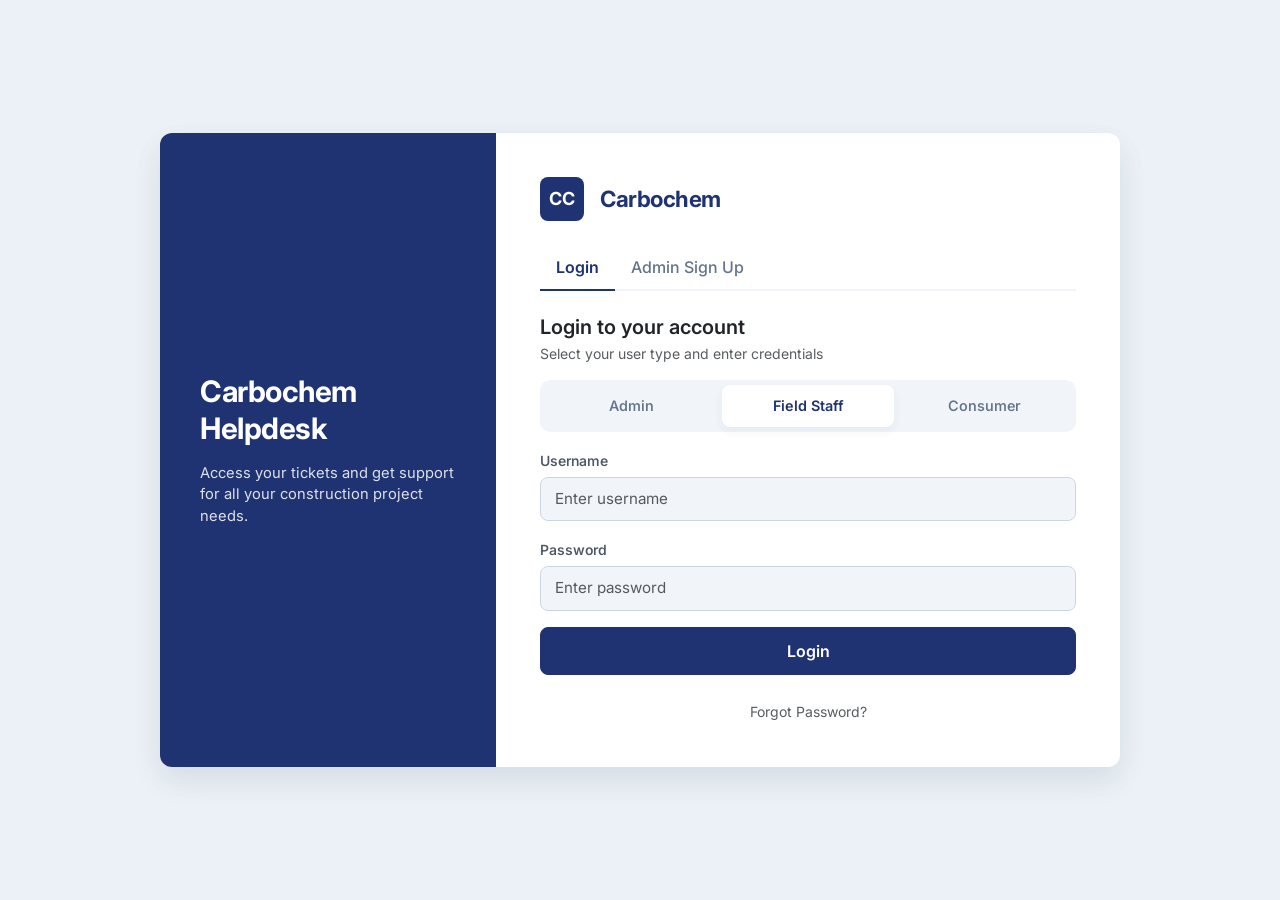
==== commit 27921a83: "Restore original login page design, fix sidebar background color overrides, and polish styling" ====
--- a/frontend/html/index.html
+++ b/frontend/html/index.html
@@ -4,469 +4,384 @@
     <meta charset="UTF-8">
     <meta name="viewport" content="width=device-width, initial-scale=1.0">
     <title>Carbochem Helpdesk - Login</title>
-    <meta name="description" content="Sign in to Carbochem Helpdesk to manage support tickets, track issues, and get resolution updates.">
-    <link rel="preconnect" href="https://fonts.googleapis.com">
-    <link href="https://fonts.googleapis.com/css2?family=Inter:wght@300;400;500;600;700;800&display=swap" rel="stylesheet">
+    <link href="https://fonts.googleapis.com/css2?family=Inter:wght@300;400;500;600;700&display=swap" rel="stylesheet">
+    <link href="https://cdn.jsdelivr.net/npm/bootstrap@5.3.0/dist/css/bootstrap.min.css" rel="stylesheet">
     <style>
-        *, *::before, *::after { box-sizing: border-box; margin: 0; padding: 0; }
         :root {
-            --primary: #1d4ed8;
-            --primary-dark: #1e40af;
-            --primary-light: #dbeafe;
-            --surface: #ffffff;
-            --bg: #f1f5f9;
-            --border: #e2e8f0;
-            --text: #0f172a;
-            --muted: #64748b;
-            --danger: #dc2626;
-            --success: #16a34a;
-            --radius: 12px;
-            --shadow: 0 4px 24px rgba(0,0,0,.08);
+            --primary-color: #1F3373;
+            --secondary-color: #2b479e;
+            --background-light: #ebf1f6;
+            --shadow-subtle: 0 10px 30px rgba(31, 51, 115, 0.05);
+            --transition-smooth: all 0.25s cubic-bezier(0.4, 0, 0.2, 1);
         }
         body {
-            font-family: 'Inter', system-ui, sans-serif;
-            background: linear-gradient(135deg, #1e3a8a 0%, #1d4ed8 40%, #2563eb 100%);
+            font-family: 'Inter', sans-serif;
+            background-color: var(--background-light);
             min-height: 100vh;
             display: flex;
             align-items: center;
             justify-content: center;
             padding: 20px;
         }
-        .card {
-            width: 100%; max-width: 960px;
-            background: var(--surface);
-            border-radius: 20px;
-            box-shadow: 0 24px 80px rgba(0,0,0,.25);
+        .login-container {
+            max-width: 960px;
+            width: 100%;
+            background: #fff;
+            border-radius: 12px;
+            box-shadow: 0 15px 35px rgba(0, 0, 0, 0.05), var(--shadow-subtle);
             overflow: hidden;
+            transition: var(--transition-smooth);
+        }
+        .login-banner {
+            background-color: var(--primary-color);
+            color: white;
+            padding: 3rem 2.5rem;
             display: flex;
-        }
-        /* ── Left panel ──────────────────────────────── */
-        .left-panel {
-            width: 340px; flex-shrink: 0;
-            background: linear-gradient(160deg, #1e40af 0%, #1d4ed8 60%, #3b82f6 100%);
-            padding: 48px 36px;
-            display: flex; flex-direction: column;
-            justify-content: space-between;
-            color: #fff;
-        }
-        .brand { display: flex; align-items: center; gap: 14px; }
-        .brand-icon {
-            width: 48px; height: 48px;
-            background: rgba(255,255,255,.18);
-            border-radius: 12px;
+            flex-direction: column;
+            justify-content: center;
+        }
+        .login-banner h1 {
+            font-size: 1.85rem;
+            font-weight: 700;
+            line-height: 1.25;
+            letter-spacing: -0.5px;
+        }
+        .login-banner p {
+            font-size: 0.92rem;
+            line-height: 1.45;
+            opacity: 0.85;
+        }
+        .logo-image {
+            width: 44px; height: 44px;
+            background: var(--primary-color);
+            color: white;
+            border-radius: 8px;
             display: flex; align-items: center; justify-content: center;
-            font-size: 22px; font-weight: 800; letter-spacing: -1px;
-        }
-        .brand-name { font-size: 1.25rem; font-weight: 700; }
-        .left-tagline { margin-top: 40px; }
-        .left-tagline h1 { font-size: 1.5rem; font-weight: 700; line-height: 1.35; margin-bottom: 12px; }
-        .left-tagline p { font-size: .875rem; opacity: .8; line-height: 1.6; }
-        .feature-list { margin-top: 36px; list-style: none; display: flex; flex-direction: column; gap: 12px; }
-        .feature-list li { display: flex; align-items: center; gap: 10px; font-size: .8125rem; opacity: .85; }
-        .feature-list li::before { content: '✓'; background: rgba(255,255,255,.2); border-radius: 50%; width: 20px; height: 20px; display: flex; align-items: center; justify-content: center; font-size: .6875rem; flex-shrink: 0; }
-        .left-footer { font-size: .75rem; opacity: .55; }
-        /* ── Right panel ─────────────────────────────── */
-        .right-panel { flex: 1; padding: 48px 44px; overflow-y: auto; }
-        /* ── Tabs ────────────────────────────────────── */
-        .tabs { display: flex; gap: 0; margin-bottom: 32px; border-bottom: 2px solid var(--border); }
-        .tab-btn {
-            padding: 10px 20px; border: none; background: none; cursor: pointer;
-            font-family: inherit; font-size: .9rem; font-weight: 500; color: var(--muted);
-            border-bottom: 2px solid transparent; margin-bottom: -2px;
-            transition: color .2s, border-color .2s;
-        }
-        .tab-btn.active { color: var(--primary); border-bottom-color: var(--primary); font-weight: 600; }
-        .panel { display: none; }
-        .panel.active { display: block; }
-        /* ── User type selector ──────────────────────── */
-        .user-type-selector {
-            display: flex; gap: 6px; background: var(--bg);
-            border-radius: 10px; padding: 5px; margin-bottom: 24px;
-        }
-        .uts-btn {
-            flex: 1; padding: 9px 12px; border: none; border-radius: 7px;
-            background: none; cursor: pointer; font-family: inherit;
-            font-size: .8125rem; font-weight: 500; color: var(--muted);
-            transition: all .2s;
-        }
-        .uts-btn.active {
-            background: var(--surface); color: var(--primary);
-            box-shadow: 0 1px 6px rgba(0,0,0,.1); font-weight: 600;
-        }
-        /* ── Form elements ───────────────────────────── */
-        h2 { font-size: 1.25rem; font-weight: 700; color: var(--text); margin-bottom: 4px; }
-        .sub { font-size: .8125rem; color: var(--muted); margin-bottom: 24px; }
-        .field { margin-bottom: 16px; }
-        label { display: block; font-size: .8125rem; font-weight: 500; color: #374151; margin-bottom: 6px; }
-        input[type=text], input[type=email], input[type=password] {
-            width: 100%; padding: 10px 14px;
-            border: 1.5px solid var(--border); border-radius: 9px;
-            font-family: inherit; font-size: .9rem; color: var(--text);
-            background: var(--surface); outline: none; transition: border-color .2s, box-shadow .2s;
-        }
-        input:focus { border-color: var(--primary); box-shadow: 0 0 0 3px rgba(29,78,216,.1); }
-        input.error { border-color: var(--danger); }
-        .inline-err { font-size: .75rem; color: var(--danger); margin-top: 4px; display: none; }
-        .inline-err.show { display: block; }
-        /* ── Buttons ─────────────────────────────────── */
+            font-weight: 700; font-size: 18px;
+            transition: var(--transition-smooth);
+        }
+        .logo-image:hover {
+            transform: scale(1.05);
+        }
+        .company-name { color: var(--primary-color); font-weight: 700; font-size: 1.4rem; letter-spacing: -0.5px; }
+        .user-toggle { background: #f1f5f9; border-radius: 10px; padding: 5px; gap: 4px; }
+        .user-type {
+            flex: 1; padding: 10px; text-align: center; cursor: pointer;
+            border-radius: 8px; font-weight: 550; color: #64748b;
+            transition: var(--transition-smooth); font-size: 0.9rem;
+        }
+        .user-type:hover:not(.active) { color: var(--primary-color); }
+        .user-type.active { background: white; box-shadow: 0 4px 10px rgba(31, 51, 115, 0.06); color: var(--primary-color); font-weight: 600; }
+        
+        .mode-tabs { border-bottom: 2px solid #f1f5f9; }
+        .mode-tabs .nav-link { color: #64748b; font-weight: 500; border: none; border-bottom: 2px solid transparent; margin-bottom: -2px; padding: 10px 16px; transition: var(--transition-smooth); }
+        .mode-tabs .nav-link:hover { color: var(--primary-color); }
+        .mode-tabs .nav-link.active { color: var(--primary-color); font-weight: 600; border-bottom: 2px solid var(--primary-color); background: none; }
+        
+        .form-label {
+            font-weight: 550;
+            color: #4b5563;
+            font-size: 0.875rem;
+            margin-bottom: 6px;
+        }
+        .form-control {
+            border-radius: 8px;
+            padding: 10px 14px;
+            border: 1px solid #cbd5e1;
+            background-color: #f1f5f9;
+            transition: var(--transition-smooth);
+            font-size: 0.95rem;
+            color: #1f2937;
+        }
+        .form-control:focus {
+            border-color: var(--primary-color);
+            box-shadow: 0 0 0 3px rgba(31, 51, 115, 0.12);
+            background-color: #fff;
+        }
         .btn-primary {
-            width: 100%; padding: 11px 20px;
-            background: var(--primary); border: none; border-radius: 9px;
-            color: #fff; font-family: inherit; font-size: .9375rem; font-weight: 600;
-            cursor: pointer; transition: background .2s, transform .1s, box-shadow .2s;
-            margin-top: 4px;
-        }
-        .btn-primary:hover:not(:disabled) { background: var(--primary-dark); box-shadow: 0 4px 16px rgba(29,78,216,.3); }
-        .btn-primary:active:not(:disabled) { transform: translateY(1px); }
-        .btn-link { background: none; border: none; font-family: inherit; font-size: .8125rem; color: var(--primary); cursor: pointer; padding: 0; text-decoration: none; }
-        .btn-link:hover { text-decoration: underline; }
-        /* ── Feedback banner ─────────────────────────── */
-        .feedback-box {
-            display: none; padding: 12px 16px; border-radius: 9px;
-            font-size: .8125rem; font-weight: 500; margin-top: 14px;
-        }
-        .feedback-box.show { display: block; }
-        .feedback-box.success { background: #f0fdf4; color: var(--success); border: 1px solid #bbf7d0; }
-        .feedback-box.error   { background: #fef2f2; color: var(--danger);  border: 1px solid #fecaca; }
-        .forgot-row { text-align: right; margin-top: -8px; margin-bottom: 16px; }
-        @media (max-width: 720px) {
-            .card { flex-direction: column; }
-            .left-panel { width: 100%; padding: 28px 24px; }
-            .feature-list { display: none; }
-            .right-panel { padding: 28px 24px; }
+            background-color: var(--primary-color);
+            border-color: var(--primary-color);
+            border-radius: 8px;
+            padding: 11px 20px;
+            font-weight: 600;
+            transition: var(--transition-smooth);
+        }
+        .btn-primary:hover {
+            background-color: var(--secondary-color);
+            border-color: var(--secondary-color);
+            transform: translateY(-1px);
+            box-shadow: 0 4px 12px rgba(31, 51, 115, 0.15);
+        }
+        .btn-primary:active {
+            transform: translateY(0);
+        }
+        .btn-primary:disabled {
+            background-color: #4b85f2 !important;
+            border-color: #4b85f2 !important;
+            opacity: 0.85;
+            cursor: not-allowed;
+            transform: none !important;
+            box-shadow: none !important;
+        }
+        .login-feedback { display: none; border-radius: 8px; font-size: 0.9rem; }
+        .login-feedback.show { display: block; }
+        .panel-hidden { display: none !important; }
+        
+        @media (min-width: 768px) {
+            .login-container { display: flex; }
+            .login-banner { width: 35%; min-width: 260px; }
+            .login-form-area { flex: 1; padding: 2.75rem; }
+        }
+        @media (max-width: 767px) {
+            .login-banner { text-align: center; align-items: center; padding: 2.5rem 1.5rem; }
+            .login-form-area { padding: 2rem 1.5rem; }
+        }
+        .text-decoration-none {
+            transition: var(--transition-smooth);
+        }
+        .text-decoration-none:hover {
+            color: var(--secondary-color) !important;
+            text-decoration: underline !important;
         }
     </style>
 </head>
 <body>
-<div class="card">
-    <!-- Left branding panel -->
-    <div class="left-panel">
-        <div>
-            <div class="brand">
-                <div class="brand-icon">CC</div>
-                <div class="brand-name">Carbochem</div>
+    <div class="login-container">
+        <div class="login-banner">
+            <h1 class="h4 mb-3">Carbochem Helpdesk</h1>
+            <p class="small mb-0">Access your tickets and get support for all your construction project needs.</p>
+        </div>
+        <div class="login-form-area">
+            <div class="d-flex align-items-center gap-3 mb-4">
+                <div class="logo-image">CC</div>
+                <span class="company-name">Carbochem</span>
             </div>
-            <div class="left-tagline">
-                <h1>Enterprise Helpdesk &amp; Support Portal</h1>
-                <p>Manage support tickets, track SLA compliance, and deliver outstanding service experiences.</p>
+
+            <ul class="nav nav-tabs mode-tabs mb-4" id="modeTabs">
+                <li class="nav-item"><button class="nav-link active" data-mode="login" type="button">Login</button></li>
+                <li class="nav-item"><button class="nav-link" data-mode="signup" type="button">Admin Sign Up</button></li>
+            </ul>
+
+            <!-- LOGIN PANEL -->
+            <div id="login-panel">
+                <h3 class="h5 fw-semibold mb-1">Login to your account</h3>
+                <p class="text-muted small mb-3">Select your user type and enter credentials</p>
+
+                <div class="user-toggle d-flex mb-3">
+                    <div class="user-type" id="admin-toggle">Admin</div>
+                    <div class="user-type active" id="field-toggle">Field Staff</div>
+                    <div class="user-type" id="consumer-toggle">Consumer</div>
+                </div>
+
+                <form id="login-form">
+                    <input type="hidden" id="user-type" value="field">
+                    <div class="mb-3">
+                        <label for="username" class="form-label">Username</label>
+                        <input type="text" class="form-control" id="username" required placeholder="Enter username">
+                    </div>
+                    <div class="mb-3">
+                        <label for="password" class="form-label">Password</label>
+                        <input type="password" class="form-control" id="password" required placeholder="Enter password">
+                    </div>
+                    <button type="submit" class="btn btn-primary w-100 mb-2" id="login-btn">Login</button>
+                    <div class="text-center mt-3">
+                        <a href="#" id="forgot-link" class="small text-decoration-none text-muted">Forgot Password?</a>
+                    </div>
+                    <div id="login-feedback" class="alert mt-3 login-feedback" role="alert"></div>
+                </form>
             </div>
-            <ul class="feature-list">
-                <li>Real-time SLA monitoring &amp; escalation</li>
-                <li>Priority-based ticket routing</li>
-                <li>Multi-role access control</li>
-                <li>Comprehensive reporting dashboard</li>
-            </ul>
-        </div>
-        <div class="left-footer">© 2025 Carbochem Helpdesk System</div>
-    </div>
-
-    <!-- Right form panel -->
-    <div class="right-panel">
-        <!-- Tabs -->
-        <div class="tabs" role="tablist">
-            <button class="tab-btn active" data-tab="login" id="tab-login" role="tab" aria-selected="true">Sign In</button>
-            <button class="tab-btn" data-tab="signup" id="tab-signup" role="tab" aria-selected="false">Admin Sign Up</button>
-        </div>
-
-        <!-- ── LOGIN PANEL ── -->
-        <div class="panel active" id="panel-login">
-            <h2>Welcome back</h2>
-            <p class="sub">Sign in to access your helpdesk dashboard</p>
-
-            <div class="user-type-selector">
-                <button class="uts-btn active" data-role="admin"    id="uts-admin">🔑 Admin</button>
-                <button class="uts-btn"         data-role="staff"    id="uts-staff">👷 Field Staff</button>
-                <button class="uts-btn"         data-role="consumer" id="uts-consumer">👤 Consumer</button>
+
+            <!-- ADMIN SIGN UP PANEL -->
+            <div id="signup-panel" class="panel-hidden">
+                <h3 class="h5 fw-semibold mb-1">Admin Sign Up</h3>
+                <p class="text-muted small mb-3">Register a new admin account with the secret key</p>
+                <form id="signup-form">
+                    <div class="mb-3"><label class="form-label">Full Name</label><input type="text" class="form-control" id="su-name" required placeholder="e.g. John Doe"></div>
+                    <div class="mb-3"><label class="form-label">Email</label><input type="email" class="form-control" id="su-email" required placeholder="e.g. john@carbochem.com"></div>
+                    <div class="mb-3"><label class="form-label">Username</label><input type="text" class="form-control" id="su-username" required placeholder="Create username"></div>
+                    <div class="mb-3"><label class="form-label">Password</label><input type="password" class="form-control" id="su-password" required minlength="6" placeholder="Min 6 characters"></div>
+                    <div class="mb-3"><label class="form-label">Confirm Password</label><input type="password" class="form-control" id="su-confirm" required placeholder="Repeat password"></div>
+                    <div class="mb-3"><label class="form-label">Secret Key</label><input type="password" class="form-control" id="su-secret" required placeholder="Enter organization secret key"></div>
+                    <button type="submit" class="btn btn-primary w-100" id="su-btn">Create Admin Account</button>
+                    <div id="signup-feedback" class="alert mt-3 login-feedback" role="alert"></div>
+                </form>
             </div>
 
-            <form id="login-form" novalidate>
-                <div class="field">
-                    <label for="username">Username</label>
-                    <input type="text" id="username" autocomplete="username" placeholder="Enter your username" required>
-                    <div class="inline-err" id="err-username">Username is required</div>
-                </div>
-                <div class="field">
-                    <label for="password">Password</label>
-                    <input type="password" id="password" autocomplete="current-password" placeholder="Enter your password" required>
-                    <div class="inline-err" id="err-password">Password is required</div>
-                </div>
-                <div class="forgot-row">
-                    <button type="button" class="btn-link" id="forgot-link">Forgot password?</button>
-                </div>
-                <button type="submit" class="btn-primary" id="login-btn">Sign In</button>
-                <div class="feedback-box" id="login-feedback"></div>
-            </form>
-        </div>
-
-        <!-- ── ADMIN SIGN UP PANEL ── -->
-        <div class="panel" id="panel-signup">
-            <h2>Create Admin Account</h2>
-            <p class="sub">Register a new administrator using your organisation's secret key</p>
-
-            <form id="signup-form" novalidate>
-                <div class="field">
-                    <label for="su-name">Full Name</label>
-                    <input type="text" id="su-name" placeholder="John Smith" required>
-                    <div class="inline-err" id="err-su-name">Full name is required</div>
-                </div>
-                <div class="field">
-                    <label for="su-email">Email Address</label>
-                    <input type="email" id="su-email" placeholder="admin@company.com" required>
-                    <div class="inline-err" id="err-su-email">Valid email is required</div>
-                </div>
-                <div class="field">
-                    <label for="su-username">Username</label>
-                    <input type="text" id="su-username" placeholder="admin_john" required minlength="3">
-                    <div class="inline-err" id="err-su-username">Username must be at least 3 characters</div>
-                </div>
-                <div class="field">
-                    <label for="su-password">Password</label>
-                    <input type="password" id="su-password" placeholder="Min. 6 characters" required minlength="6">
-                    <div class="inline-err" id="err-su-password">Password must be at least 6 characters</div>
-                </div>
-                <div class="field">
-                    <label for="su-confirm">Confirm Password</label>
-                    <input type="password" id="su-confirm" placeholder="Repeat password" required>
-                    <div class="inline-err" id="err-su-confirm">Passwords do not match</div>
-                </div>
-                <div class="field">
-                    <label for="su-secret">Organisation Secret Key</label>
-                    <input type="password" id="su-secret" placeholder="Enter secret key" required>
-                    <div class="inline-err" id="err-su-secret">Secret key is required</div>
-                </div>
-                <button type="submit" class="btn-primary" id="signup-btn">Create Admin Account</button>
-                <div class="feedback-box" id="signup-feedback"></div>
-            </form>
-        </div>
-
-        <!-- ── FORGOT PASSWORD PANEL ── -->
-        <div class="panel" id="panel-forgot">
-            <h2>Reset Password</h2>
-            <p class="sub">Enter your username and set a new password</p>
-            <form id="forgot-form" novalidate>
-                <div class="field">
-                    <label for="fp-username">Username</label>
-                    <input type="text" id="fp-username" autocomplete="username" required>
-                    <div class="inline-err" id="err-fp-username">Username is required</div>
-                </div>
-                <div class="field">
-                    <label for="fp-password">New Password</label>
-                    <input type="password" id="fp-password" autocomplete="new-password" required minlength="6">
-                    <div class="inline-err" id="err-fp-password">Password must be at least 6 characters</div>
-                </div>
-                <div class="field">
-                    <label for="fp-confirm">Confirm New Password</label>
-                    <input type="password" id="fp-confirm" autocomplete="new-password" required>
-                    <div class="inline-err" id="err-fp-confirm">Passwords do not match</div>
-                </div>
-                <button type="submit" class="btn-primary" id="fp-btn">Reset Password</button>
-                <div style="text-align:center;margin-top:12px">
-                    <button type="button" class="btn-link" id="back-login">← Back to Sign In</button>
-                </div>
-                <div class="feedback-box" id="forgot-feedback"></div>
-            </form>
+            <!-- FORGOT PASSWORD PANEL -->
+            <div id="forgot-panel" class="panel-hidden">
+                <h3 class="h5 fw-semibold mb-1">Reset Password</h3>
+                <p class="text-muted small mb-3">Enter your username and choose a new password</p>
+                <form id="forgot-form">
+                    <div class="mb-3">
+                        <label class="form-label">Username</label>
+                        <input type="text" class="form-control" id="fp-username" required autocomplete="username" placeholder="Enter username">
+                    </div>
+                    <div class="mb-3">
+                        <label class="form-label">New Password</label>
+                        <input type="password" class="form-control" id="fp-password" required minlength="6" autocomplete="new-password" placeholder="New password">
+                    </div>
+                    <div class="mb-3">
+                        <label class="form-label">Confirm New Password</label>
+                        <input type="password" class="form-control" id="fp-confirm" required minlength="6" autocomplete="new-password" placeholder="Confirm new password">
+                    </div>
+                    <button type="submit" class="btn btn-primary w-100" id="fp-btn">Reset Password</button>
+                    <div class="text-center mt-3"><a href="#" id="back-login" class="small text-decoration-none text-muted">← Back to Login</a></div>
+                    <div id="forgot-feedback" class="alert mt-3 login-feedback" role="alert"></div>
+                </form>
+            </div>
         </div>
     </div>
-</div>
-
-<script src="../js/api.js"></script>
-<script src="../js/ui.js"></script>
-<script>
-// ── Role → dashboard URL mapping ────────────────────────────────────────────
-// IMPORTANT: The backend returns role "consumer". We keep it as-is in localStorage
-// and map it directly to client.html here.
-const dashboardUrls = {
-    admin:    'admin.html',
-    staff:    'staff.html',
-    consumer: 'client.html',
-    client:   'client.html'   // safety alias in case role is already 'client'
-};
-
-// ── Show any session-expiry toast ───────────────────────────────────────────
-const logoutMsg = sessionStorage.getItem('logoutMessage');
-if (logoutMsg) {
-    sessionStorage.removeItem('logoutMessage');
-    window.addEventListener('DOMContentLoaded', () => UI.toast('warning', 'Session Expired', logoutMsg));
-}
-
-// ── If already logged in, go to dashboard ───────────────────────────────────
-if (localStorage.getItem('token') && localStorage.getItem('userRole')) {
-    const role = localStorage.getItem('userRole');
-    const url  = dashboardUrls[role];
-    if (url) window.location.replace(url);
-}
-
-// ── Tabs ─────────────────────────────────────────────────────────────────────
-document.querySelectorAll('.tab-btn').forEach(btn => {
-    btn.addEventListener('click', () => {
-        document.querySelectorAll('.tab-btn').forEach(b => { b.classList.remove('active'); b.setAttribute('aria-selected','false'); });
-        document.querySelectorAll('.panel').forEach(p => p.classList.remove('active'));
-        btn.classList.add('active');
-        btn.setAttribute('aria-selected','true');
-        document.getElementById('panel-' + btn.dataset.tab).classList.add('active');
-    });
-});
-
-// ── User type selector ────────────────────────────────────────────────────────
-let selectedRole = 'admin';
-document.querySelectorAll('.uts-btn').forEach(btn => {
-    btn.addEventListener('click', () => {
-        document.querySelectorAll('.uts-btn').forEach(b => b.classList.remove('active'));
-        btn.classList.add('active');
-        selectedRole = btn.dataset.role;
-    });
-});
-
-// ── Helpers ───────────────────────────────────────────────────────────────────
-function showFeedback(id, msg, ok) {
-    const el = document.getElementById(id);
-    if (!el) return;
-    el.textContent = msg;
-    el.className = 'feedback-box show ' + (ok ? 'success' : 'error');
-}
-function hideFeedback(id) {
-    const el = document.getElementById(id);
-    if (el) { el.className = 'feedback-box'; el.textContent = ''; }
-}
-function showErr(id, msg) {
-    const el = document.getElementById(id);
-    if (!el) return;
-    if (msg) { el.textContent = msg; el.classList.add('show'); }
-    else { el.classList.remove('show'); }
-}
-function clearErrs(...ids) { ids.forEach(id => showErr(id, '')); }
-
-// ── Forgot password links ─────────────────────────────────────────────────────
-document.getElementById('forgot-link').addEventListener('click', () => {
-    document.querySelectorAll('.panel').forEach(p => p.classList.remove('active'));
-    document.querySelectorAll('.tab-btn').forEach(b => { b.classList.remove('active'); b.setAttribute('aria-selected','false'); });
-    document.getElementById('panel-forgot').classList.add('active');
-});
-document.getElementById('back-login').addEventListener('click', () => {
-    document.querySelectorAll('.panel').forEach(p => p.classList.remove('active'));
-    document.getElementById('panel-login').classList.add('active');
-    document.querySelector('[data-tab="login"]').classList.add('active');
-    document.getElementById('forgot-form').reset();
-    hideFeedback('forgot-feedback');
-});
-
-// ── LOGIN ──────────────────────────────────────────────────────────────────────
-document.getElementById('login-form').addEventListener('submit', async e => {
-    e.preventDefault();
-    clearErrs('err-username','err-password');
-    hideFeedback('login-feedback');
-
-    const username = document.getElementById('username').value.trim();
-    const password = document.getElementById('password').value;
-    let valid = true;
-    if (!username) { showErr('err-username', 'Username is required'); valid = false; }
-    if (!password) { showErr('err-password', 'Password is required'); valid = false; }
-    if (!valid) return;
-
-    const btn = document.getElementById('login-btn');
-    await UI.blockDuplicate('login', async () => {
-        UI.setLoading(btn, true, 'Signing in…');
-        try {
-            const result = await API.login(username, password);
+
+    <script src="../js/api.js"></script>
+    <script>
+        const dashboardUrls = { admin: 'admin.html', staff: 'staff.html', consumer: 'client.html', client: 'client.html' };
+        let currentUserType = 'field'; // Default to match screenshot reference active toggle
+
+        function showFeedback(elId, msg, ok) {
+            const el = document.getElementById(elId);
+            if (!el) return;
+            el.textContent = msg;
+            el.className = `alert mt-3 login-feedback show ${ok ? 'alert-success' : 'alert-danger'}`;
+        }
+
+        const logoutMsg = sessionStorage.getItem('logoutMessage');
+        if (logoutMsg) {
+            sessionStorage.removeItem('logoutMessage');
+            window.addEventListener('DOMContentLoaded', () => showFeedback('login-feedback', logoutMsg, false));
+            showFeedback('login-feedback', logoutMsg, false);
+        }
+
+        document.querySelectorAll('#modeTabs .nav-link').forEach(btn => {
+            btn.addEventListener('click', () => {
+                document.querySelectorAll('#modeTabs .nav-link').forEach(b => b.classList.remove('active'));
+                btn.classList.add('active');
+                const mode = btn.dataset.mode;
+                document.getElementById('login-panel').classList.toggle('panel-hidden', mode !== 'login');
+                document.getElementById('signup-panel').classList.toggle('panel-hidden', mode !== 'signup');
+                document.getElementById('forgot-panel').classList.add('panel-hidden');
+            });
+        });
+
+        const toggles = {
+            'admin-toggle': 'admin',
+            'field-toggle': 'field',
+            'consumer-toggle': 'consumer'
+        };
+
+        Object.keys(toggles).forEach(id => {
+            document.getElementById(id).addEventListener('click', () => {
+                document.querySelectorAll('.user-type').forEach(el => el.classList.remove('active'));
+                document.getElementById(id).classList.add('active');
+                currentUserType = toggles[id];
+                document.getElementById('user-type').value = currentUserType;
+            });
+        });
+
+        document.getElementById('forgot-link').addEventListener('click', e => {
+            e.preventDefault();
+            document.getElementById('login-panel').classList.add('panel-hidden');
+            document.getElementById('signup-panel').classList.add('panel-hidden');
+            document.getElementById('forgot-panel').classList.remove('panel-hidden');
+            document.querySelectorAll('#modeTabs .nav-link').forEach(b => b.classList.remove('active'));
+        });
+
+        document.getElementById('back-login').addEventListener('click', e => {
+            e.preventDefault();
+            document.getElementById('forgot-panel').classList.add('panel-hidden');
+            document.getElementById('login-panel').classList.remove('panel-hidden');
+            document.querySelector('#modeTabs .nav-link[data-mode="login"]').classList.add('active');
+            document.getElementById('forgot-form').reset();
+        });
+
+        function showButtonLoading(btn, isLoading, originalText = 'Submit', loadingText = 'Authenticating...') {
+            if (isLoading) {
+                btn.disabled = true;
+                btn.innerHTML = `<span class="spinner-border spinner-border-sm me-2" role="status" aria-hidden="true"></span>${loadingText}`;
+            } else {
+                btn.disabled = false;
+                btn.innerHTML = originalText;
+            }
+        }
+
+        document.getElementById('login-form').addEventListener('submit', async e => {
+            e.preventDefault();
+            const btn = document.getElementById('login-btn');
+            showButtonLoading(btn, true, 'Login', 'Authenticating...');
+            try {
+                const result = await API.login(document.getElementById('username').value, document.getElementById('password').value);
+                if (result.success) {
+                    let role = result.userRole || '';
+                    if (role === 'consumer') role = 'client';
+                    localStorage.setItem('token',    result.token    || '');
+                    localStorage.setItem('userRole', role);
+                    localStorage.setItem('username', result.username || '');
+                    localStorage.setItem('userId',   String(result.userId || ''));
+                    localStorage.setItem('name',     result.name || result.username || '');
+                    localStorage.setItem('email',    result.email    || '');
+                    localStorage.setItem('mobile',   result.mobile   || '');
+                    const redirect = dashboardUrls[role] || 'index.html';
+                    showFeedback('login-feedback', 'Login successful! Redirecting...', true);
+                    setTimeout(() => { window.location.href = redirect; }, 800);
+                } else {
+                    showFeedback('login-feedback', result.message || 'Invalid credentials', false);
+                    showButtonLoading(btn, false, 'Login');
+                }
+            } catch (err) {
+                showFeedback('login-feedback', 'Login failed. Please try again.', false);
+                showButtonLoading(btn, false, 'Login');
+            }
+        });
+
+        document.getElementById('signup-form').addEventListener('submit', async e => {
+            e.preventDefault();
+            const suBtn = document.getElementById('su-btn');
+            const pw = document.getElementById('su-password').value;
+            const confirm = document.getElementById('su-confirm').value;
+            if (pw !== confirm) { showFeedback('signup-feedback', 'Passwords do not match', false); return; }
+            showButtonLoading(suBtn, true, 'Create Admin Account', 'Registering...');
+            const result = await API.registerAdmin({
+                name: document.getElementById('su-name').value,
+                email: document.getElementById('su-email').value,
+                username: document.getElementById('su-username').value,
+                password: pw,
+                secretKey: document.getElementById('su-secret').value
+            });
+            showButtonLoading(suBtn, false, 'Create Admin Account');
             if (result.success) {
-                const role = result.userRole || '';
-                // Store exactly what backend returns; keep role as-is (consumer/admin/staff)
-                localStorage.setItem('token',    result.token    || '');
-                localStorage.setItem('userRole', role);
-                localStorage.setItem('username', result.username || '');
-                localStorage.setItem('userId',   String(result.userId || ''));
-                localStorage.setItem('name',     result.name || result.username || '');
-                localStorage.setItem('email',    result.email    || '');
-                localStorage.setItem('mobile',   result.mobile   || '');
-                const redirect = dashboardUrls[role];
-                if (redirect) {
-                    showFeedback('login-feedback', 'Login successful! Redirecting…', true);
-                    setTimeout(() => { window.location.href = redirect; }, 700);
-                } else {
-                    showFeedback('login-feedback', `Unknown role "${role}". Contact administrator.`, false);
-                    UI.setLoading(btn, false);
-                }
+                showFeedback('signup-feedback', 'Admin account created! Redirecting to login...', true);
+                setTimeout(() => {
+                    document.querySelector('#modeTabs .nav-link[data-mode="login"]').click();
+                    document.getElementById('username').value = document.getElementById('su-username').value;
+                }, 1500);
             } else {
-                showFeedback('login-feedback', result.message || 'Invalid username or password', false);
-                UI.setLoading(btn, false);
-            }
-        } catch (err) {
-            showFeedback('login-feedback', 'Login failed. Please check your connection and try again.', false);
-            UI.setLoading(btn, false);
-        }
-    });
-});
-
-// ── ADMIN SIGN UP ──────────────────────────────────────────────────────────────
-document.getElementById('signup-form').addEventListener('submit', async e => {
-    e.preventDefault();
-    clearErrs('err-su-name','err-su-email','err-su-username','err-su-password','err-su-confirm','err-su-secret');
-    hideFeedback('signup-feedback');
-
-    const name     = document.getElementById('su-name').value.trim();
-    const email    = document.getElementById('su-email').value.trim();
-    const username = document.getElementById('su-username').value.trim();
-    const pw       = document.getElementById('su-password').value;
-    const confirm  = document.getElementById('su-confirm').value;
-    const secret   = document.getElementById('su-secret').value.trim();
-
-    let valid = true;
-    if (!name)                                  { showErr('err-su-name', 'Full name is required'); valid = false; }
-    if (!email || !/\S+@\S+\.\S+/.test(email)) { showErr('err-su-email', 'Valid email is required'); valid = false; }
-    if (username.length < 3)                    { showErr('err-su-username', 'Username must be at least 3 characters'); valid = false; }
-    if (pw.length < 6)                          { showErr('err-su-password', 'Password must be at least 6 characters'); valid = false; }
-    if (pw !== confirm)                         { showErr('err-su-confirm', 'Passwords do not match'); valid = false; }
-    if (!secret)                                { showErr('err-su-secret', 'Secret key is required'); valid = false; }
-    if (!valid) return;
-
-    const btn = document.getElementById('signup-btn');
-    await UI.blockDuplicate('signup', async () => {
-        UI.setLoading(btn, true, 'Creating account…');
-        const result = await API.registerAdmin({ name, email, username, password: pw, secretKey: secret });
-        if (result.success) {
-            showFeedback('signup-feedback', 'Admin account created! Switching to login…', true);
-            document.getElementById('signup-form').reset();
-            setTimeout(() => {
-                document.querySelector('[data-tab="login"]').click();
-                document.getElementById('username').value = username;
-            }, 1800);
-        } else {
-            showFeedback('signup-feedback', result.message || 'Registration failed. Please try again.', false);
-        }
-        UI.setLoading(btn, false);
-    });
-});
-
-// ── FORGOT PASSWORD ────────────────────────────────────────────────────────────
-document.getElementById('forgot-form').addEventListener('submit', async e => {
-    e.preventDefault();
-    clearErrs('err-fp-username','err-fp-password','err-fp-confirm');
-    hideFeedback('forgot-feedback');
-
-    const username = document.getElementById('fp-username').value.trim();
-    const pw       = document.getElementById('fp-password').value;
-    const confirm  = document.getElementById('fp-confirm').value;
-
-    let valid = true;
-    if (!username)         { showErr('err-fp-username', 'Username is required'); valid = false; }
-    if (pw.length < 6)     { showErr('err-fp-password', 'Password must be at least 6 characters'); valid = false; }
-    if (pw !== confirm)    { showErr('err-fp-confirm', 'Passwords do not match'); valid = false; }
-    if (!valid) return;
-
-    const btn = document.getElementById('fp-btn');
-    await UI.blockDuplicate('forgot', async () => {
-        UI.setLoading(btn, true, 'Resetting…');
-        const result = await API.forgotPasswordByUsername(username, pw);
-        if (result.success) {
-            showFeedback('forgot-feedback', 'Password reset successfully! You can now sign in.', true);
-            document.getElementById('forgot-form').reset();
-            setTimeout(() => document.getElementById('back-login').click(), 2500);
-        } else {
-            showFeedback('forgot-feedback', result.message || 'Reset failed. Check the username and try again.', false);
-        }
-        UI.setLoading(btn, false);
-    });
-});
-</script>
+                showFeedback('signup-feedback', result.message || 'Registration failed', false);
+            }
+        });
+
+        document.getElementById('forgot-form').addEventListener('submit', async e => {
+            e.preventDefault();
+            const fpBtn = document.getElementById('fp-btn');
+            const username = document.getElementById('fp-username').value.trim();
+            const pw = document.getElementById('fp-password').value;
+            const confirm = document.getElementById('fp-confirm').value;
+            if (pw !== confirm) {
+                showFeedback('forgot-feedback', 'Passwords do not match', false);
+                return;
+            }
+            if (pw.length < 6) {
+                showFeedback('forgot-feedback', 'Password must be at least 6 characters', false);
+                return;
+            }
+            showButtonLoading(fpBtn, true, 'Reset Password', 'Resetting...');
+            const result = await API.forgotPasswordByUsername(username, pw);
+            showButtonLoading(fpBtn, false, 'Reset Password');
+            if (result.success) {
+                showFeedback('forgot-feedback', 'Password reset successfully! Redirecting to login...', true);
+                setTimeout(() => document.getElementById('back-login').click(), 2000);
+            } else {
+                showFeedback('forgot-feedback', result.message || 'Reset failed', false);
+            }
+        });
+    </script>
 </body>
 </html>
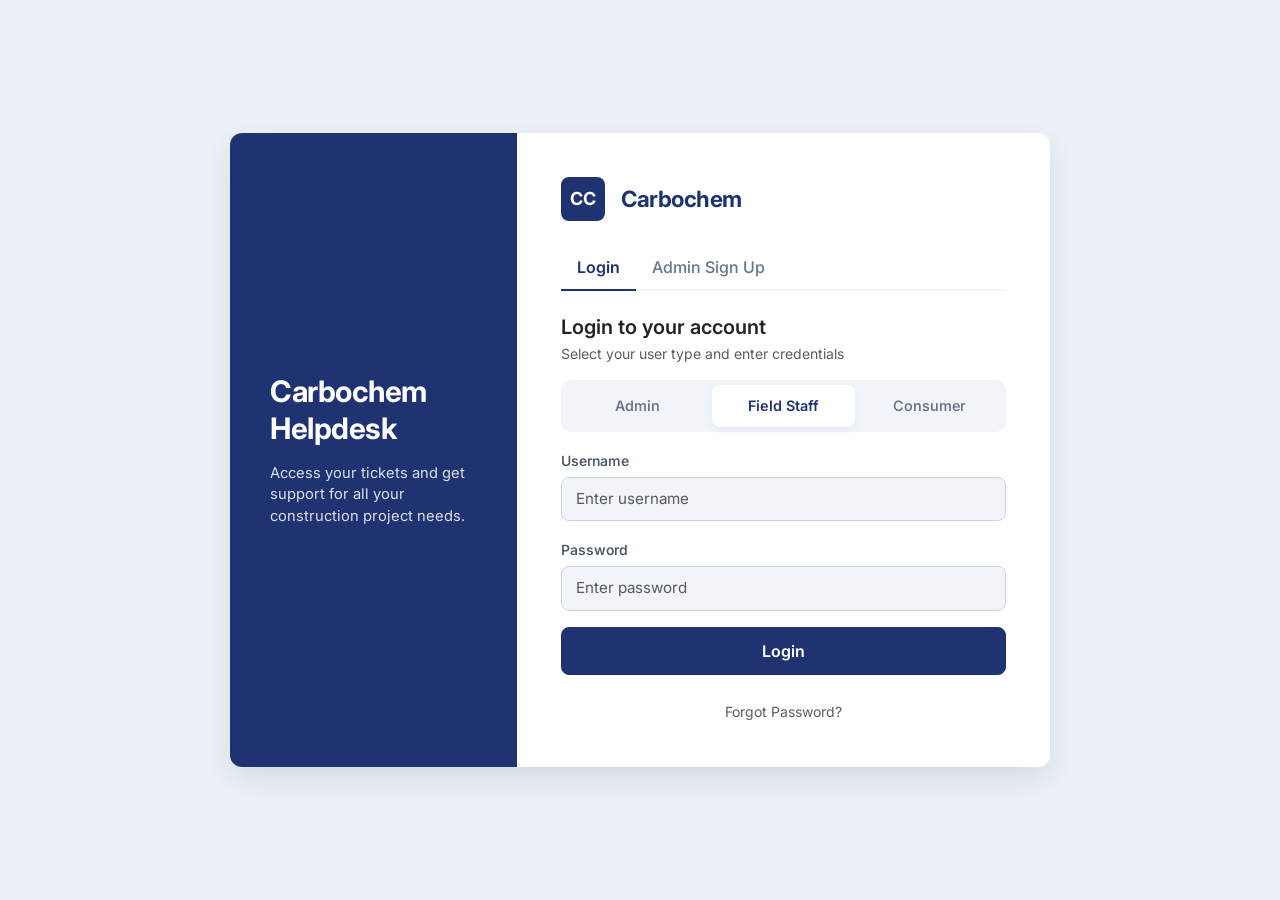
==== commit ade8e5f6: "Polished navigation layout to top horizontal navbar, merged consumer/staff dashboard portals, and re" ====
--- a/frontend/html/index.html
+++ b/frontend/html/index.html
@@ -24,7 +24,7 @@
             padding: 20px;
         }
         .login-container {
-            max-width: 960px;
+            max-width: 820px;
             width: 100%;
             background: #fff;
             border-radius: 12px;
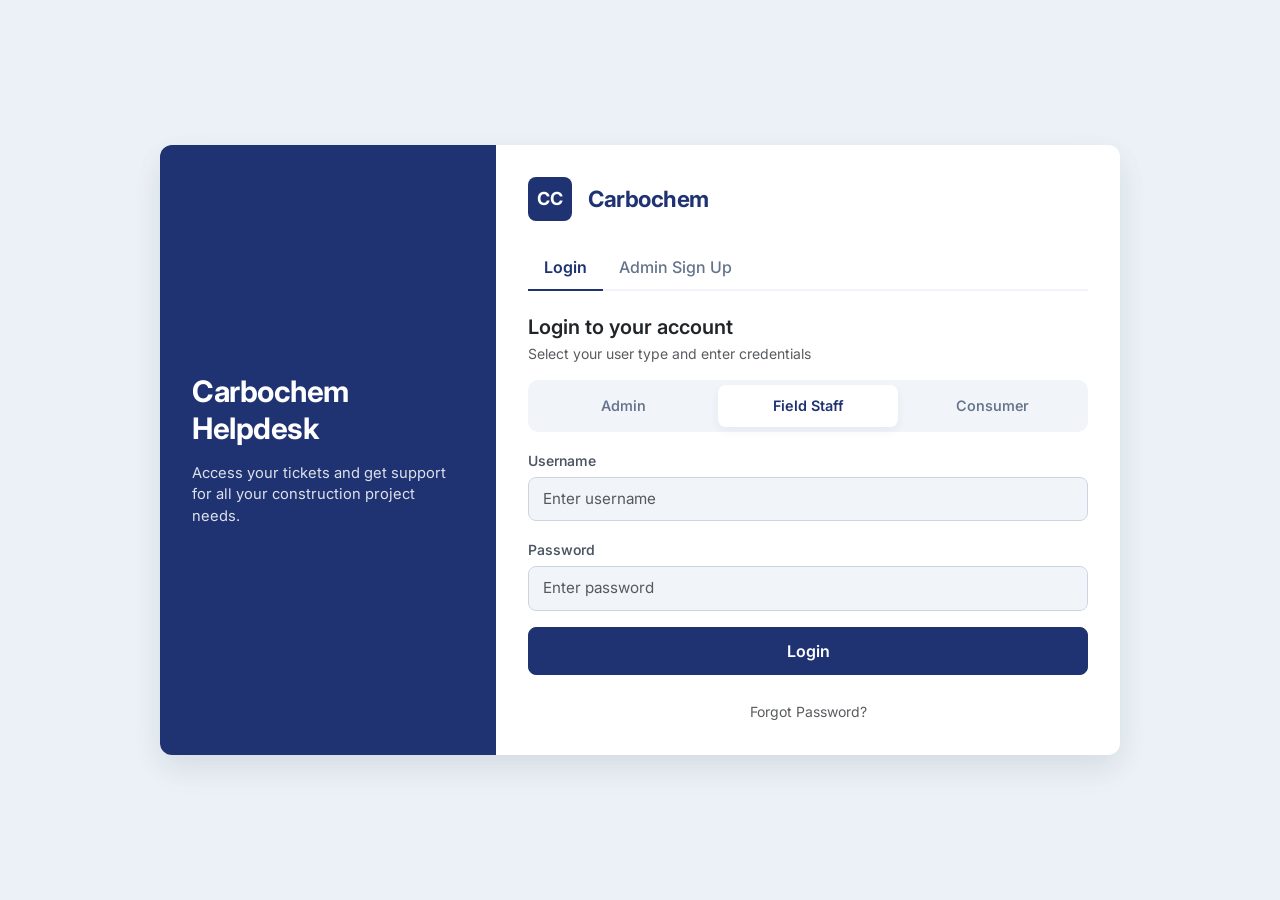
==== commit 9e499ef8: "Fix skeleton table tbody loading, clean navigation structures, add visible create ticket inputs with" ====
--- a/frontend/html/index.html
+++ b/frontend/html/index.html
@@ -24,7 +24,7 @@
             padding: 20px;
         }
         .login-container {
-            max-width: 820px;
+            max-width: 960px;
             width: 100%;
             background: #fff;
             border-radius: 12px;
@@ -35,7 +35,7 @@
         .login-banner {
             background-color: var(--primary-color);
             color: white;
-            padding: 3rem 2.5rem;
+            padding: 2rem;
             display: flex;
             flex-direction: column;
             justify-content: center;
@@ -130,10 +130,10 @@
         @media (min-width: 768px) {
             .login-container { display: flex; }
             .login-banner { width: 35%; min-width: 260px; }
-            .login-form-area { flex: 1; padding: 2.75rem; }
+            .login-form-area { flex: 1; padding: 2rem; }
         }
         @media (max-width: 767px) {
-            .login-banner { text-align: center; align-items: center; padding: 2.5rem 1.5rem; }
+            .login-banner { text-align: center; align-items: center; padding: 2rem 1.5rem; }
             .login-form-area { padding: 2rem 1.5rem; }
         }
         .text-decoration-none {
